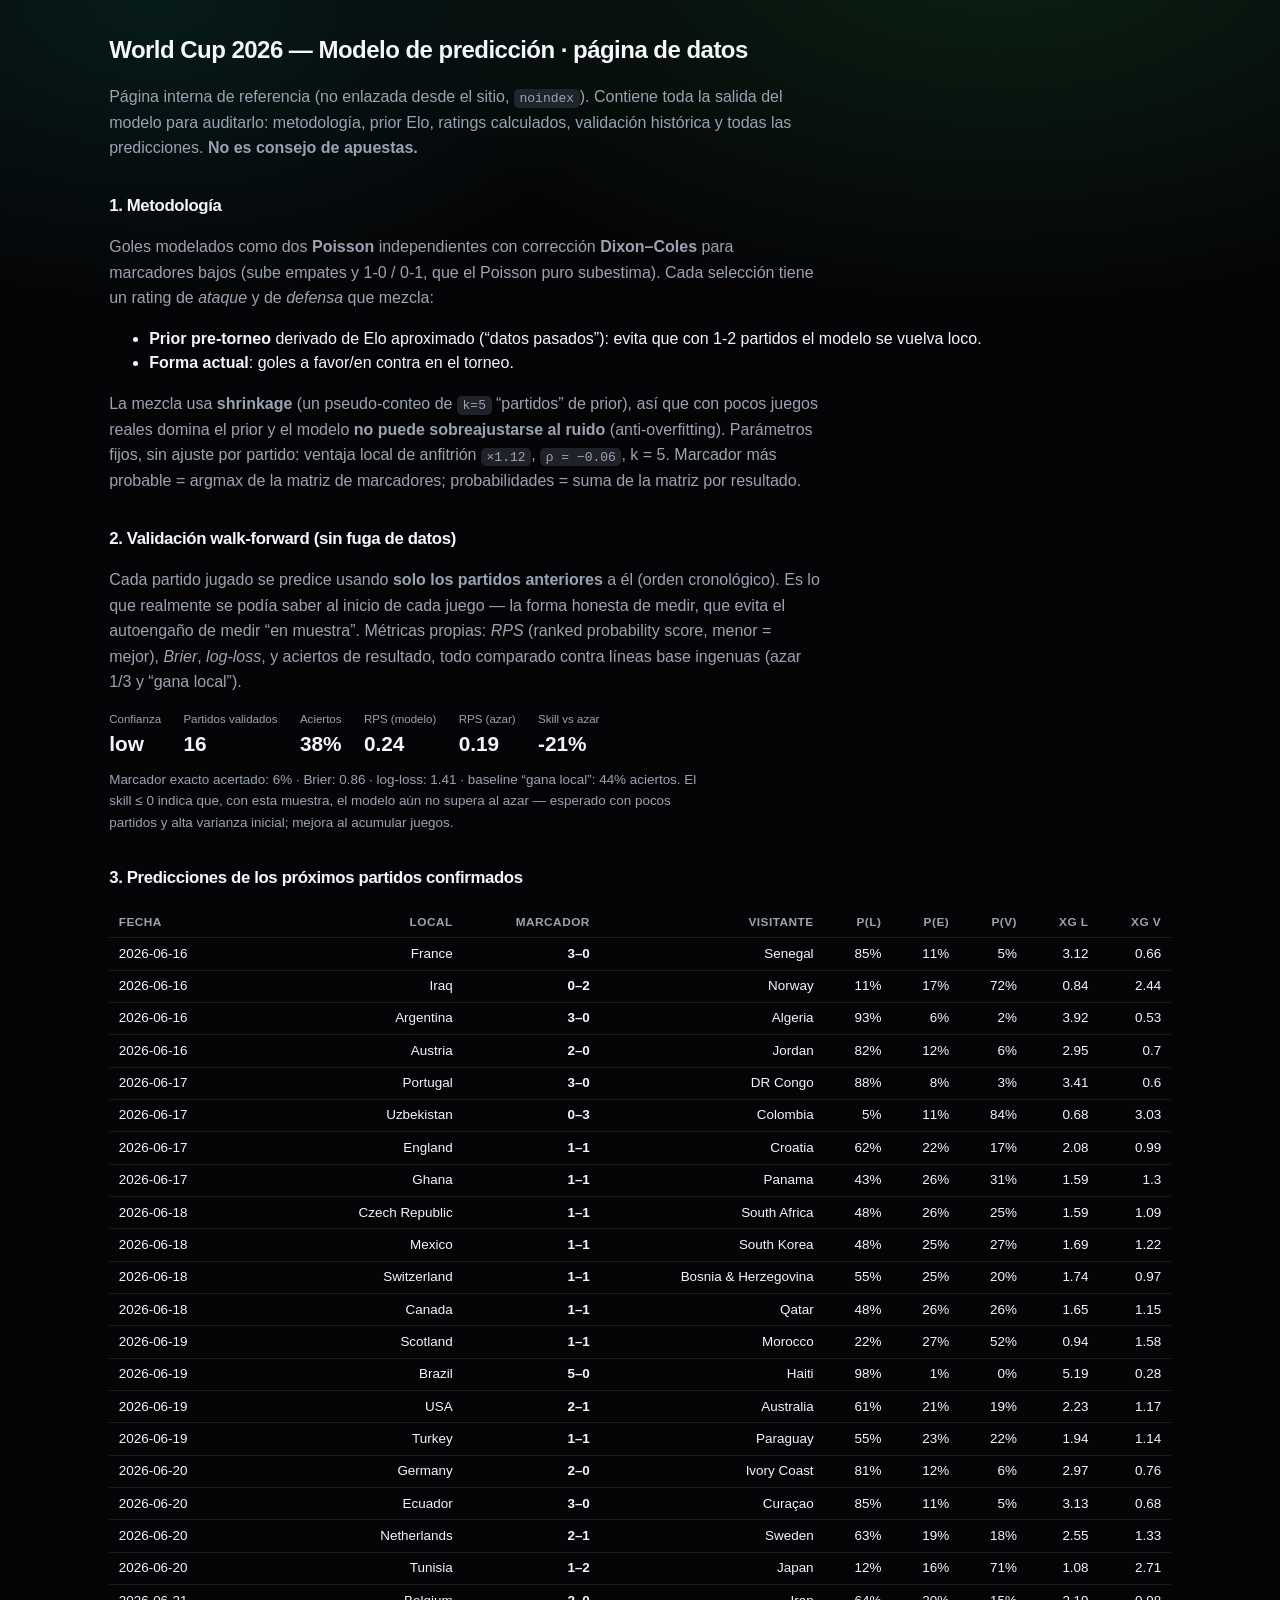
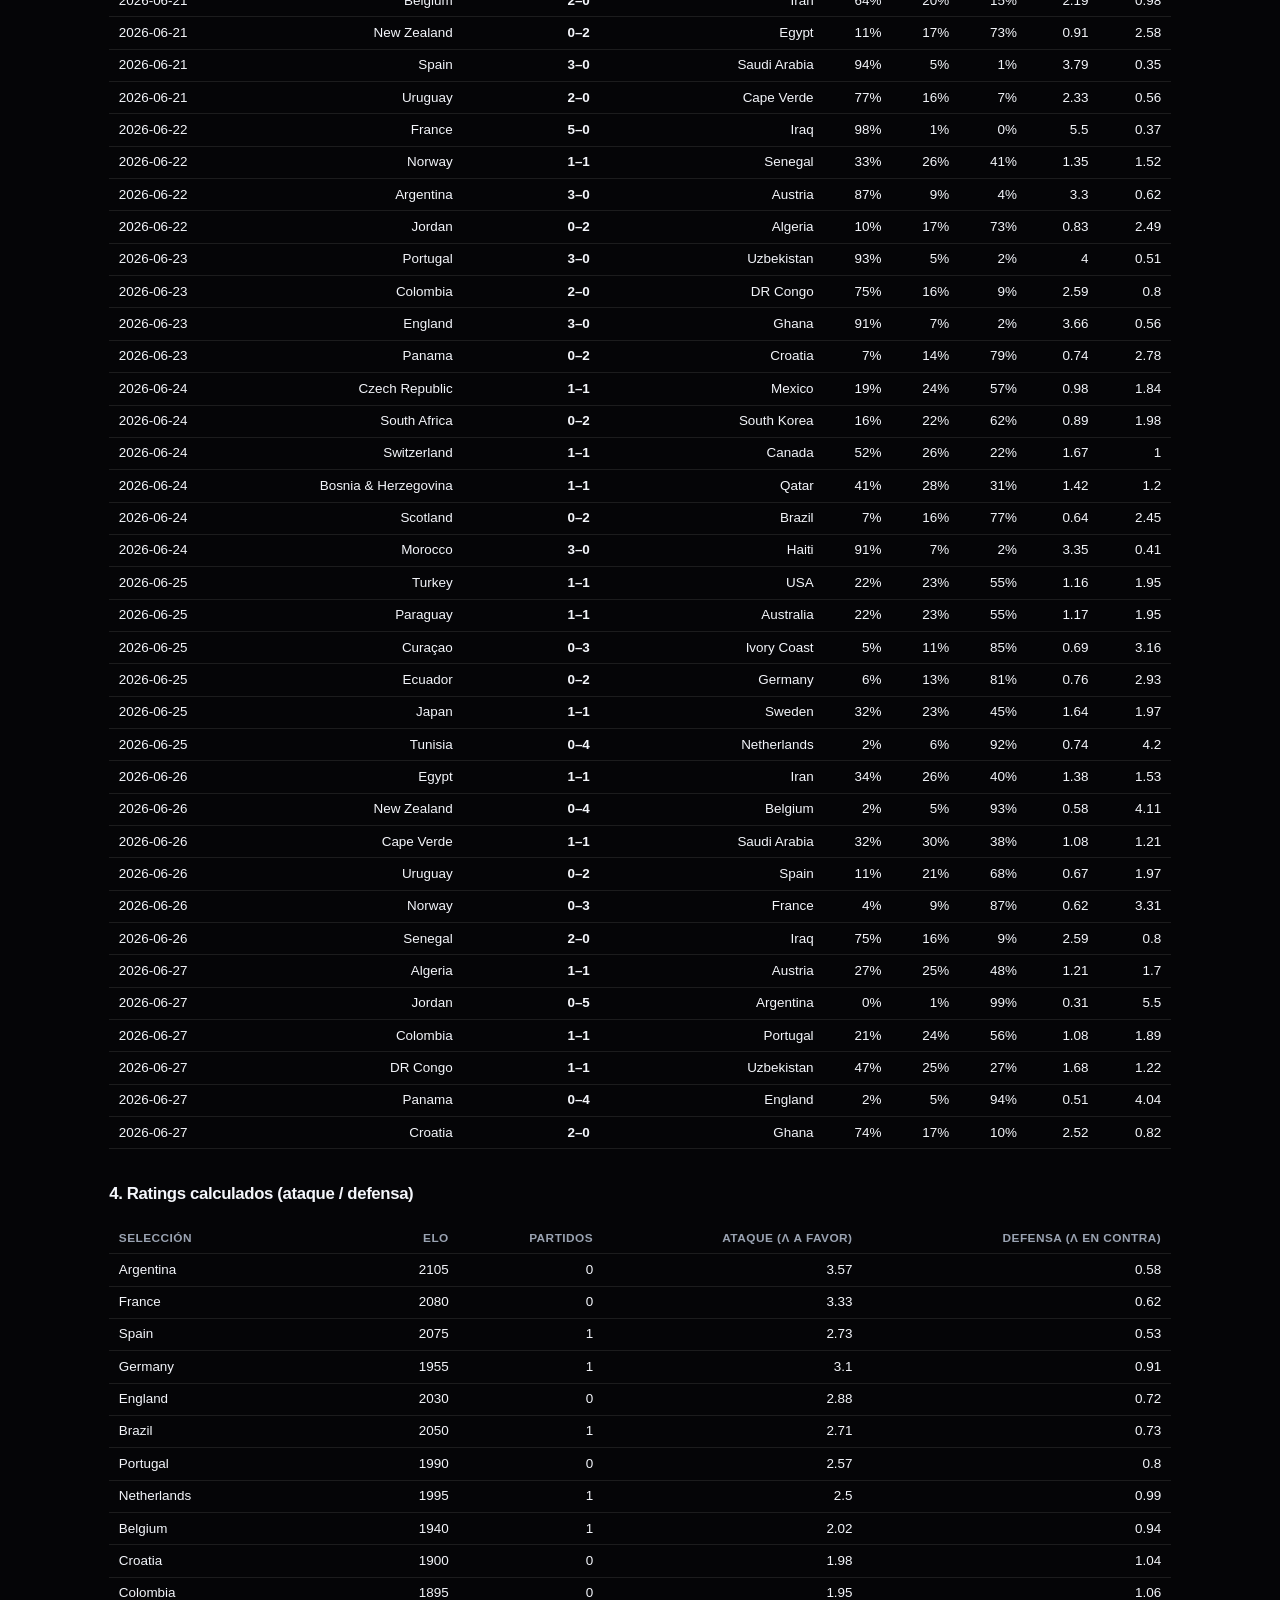
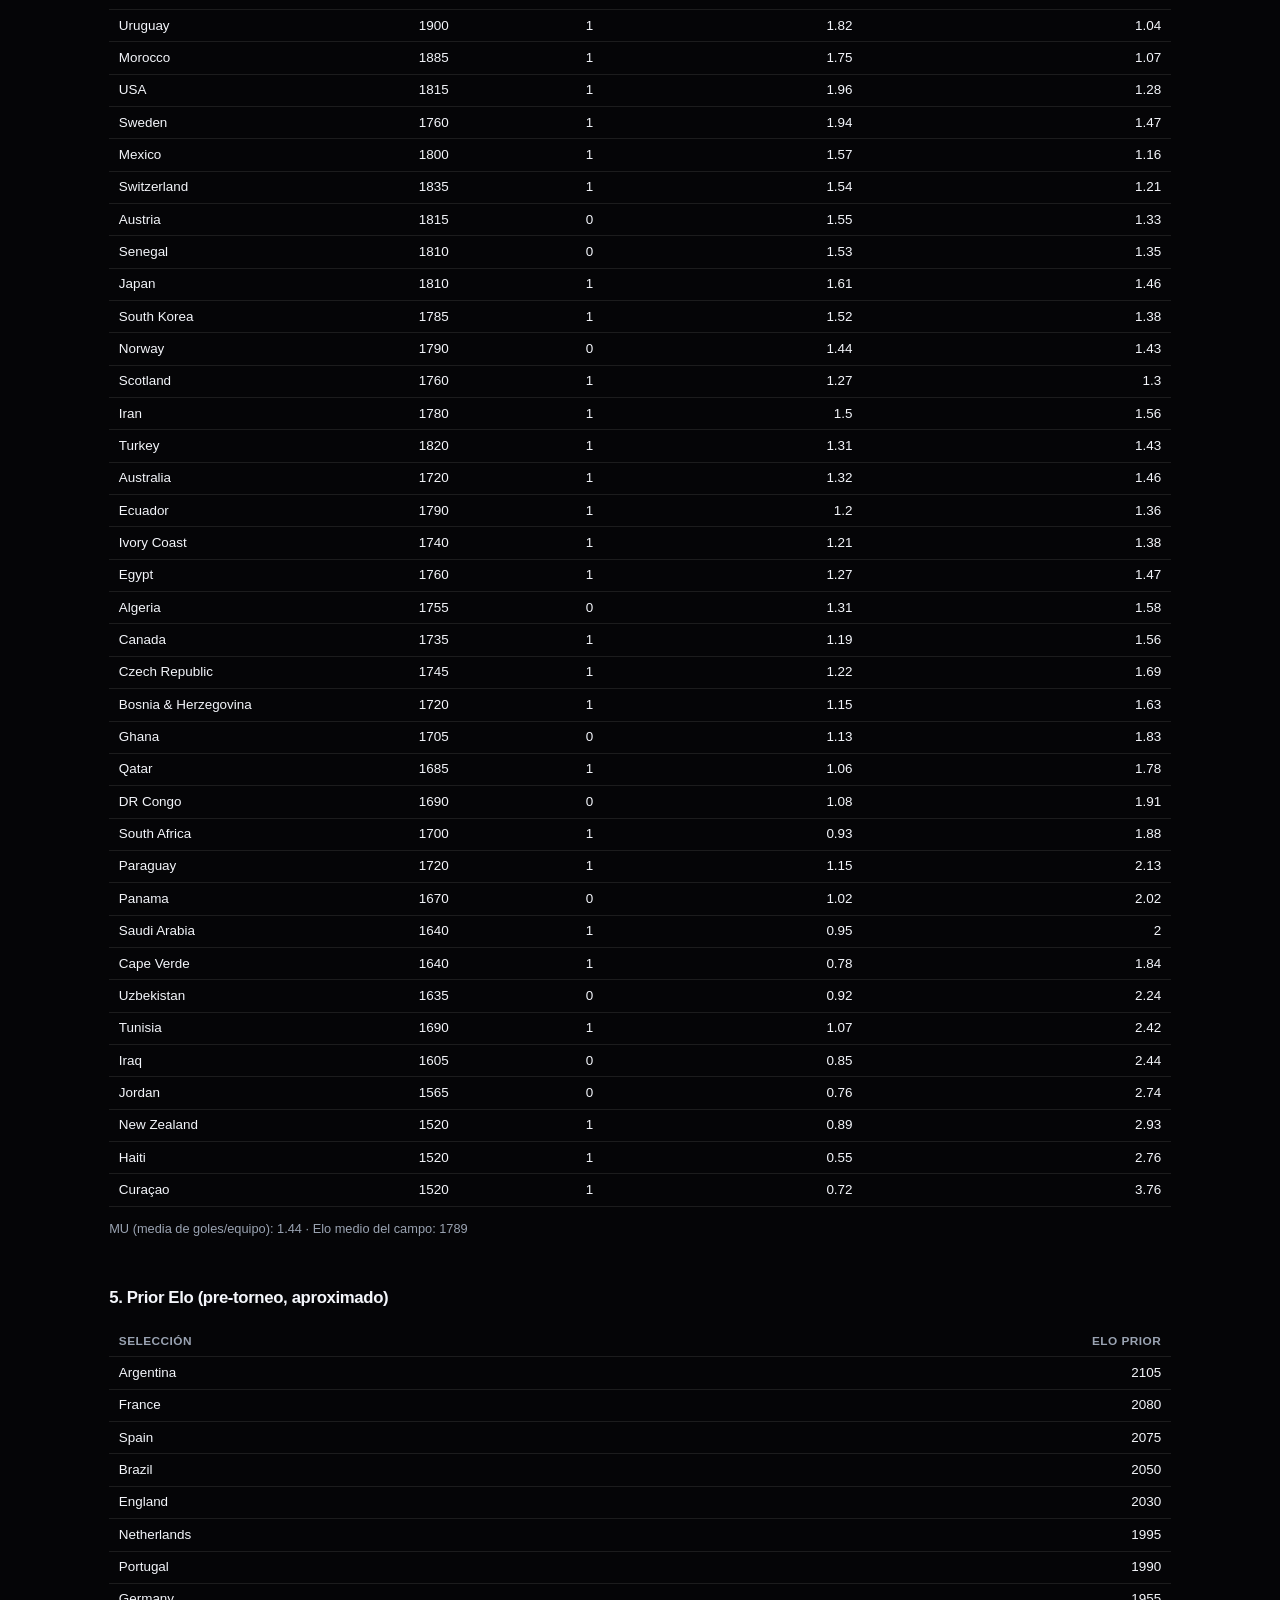
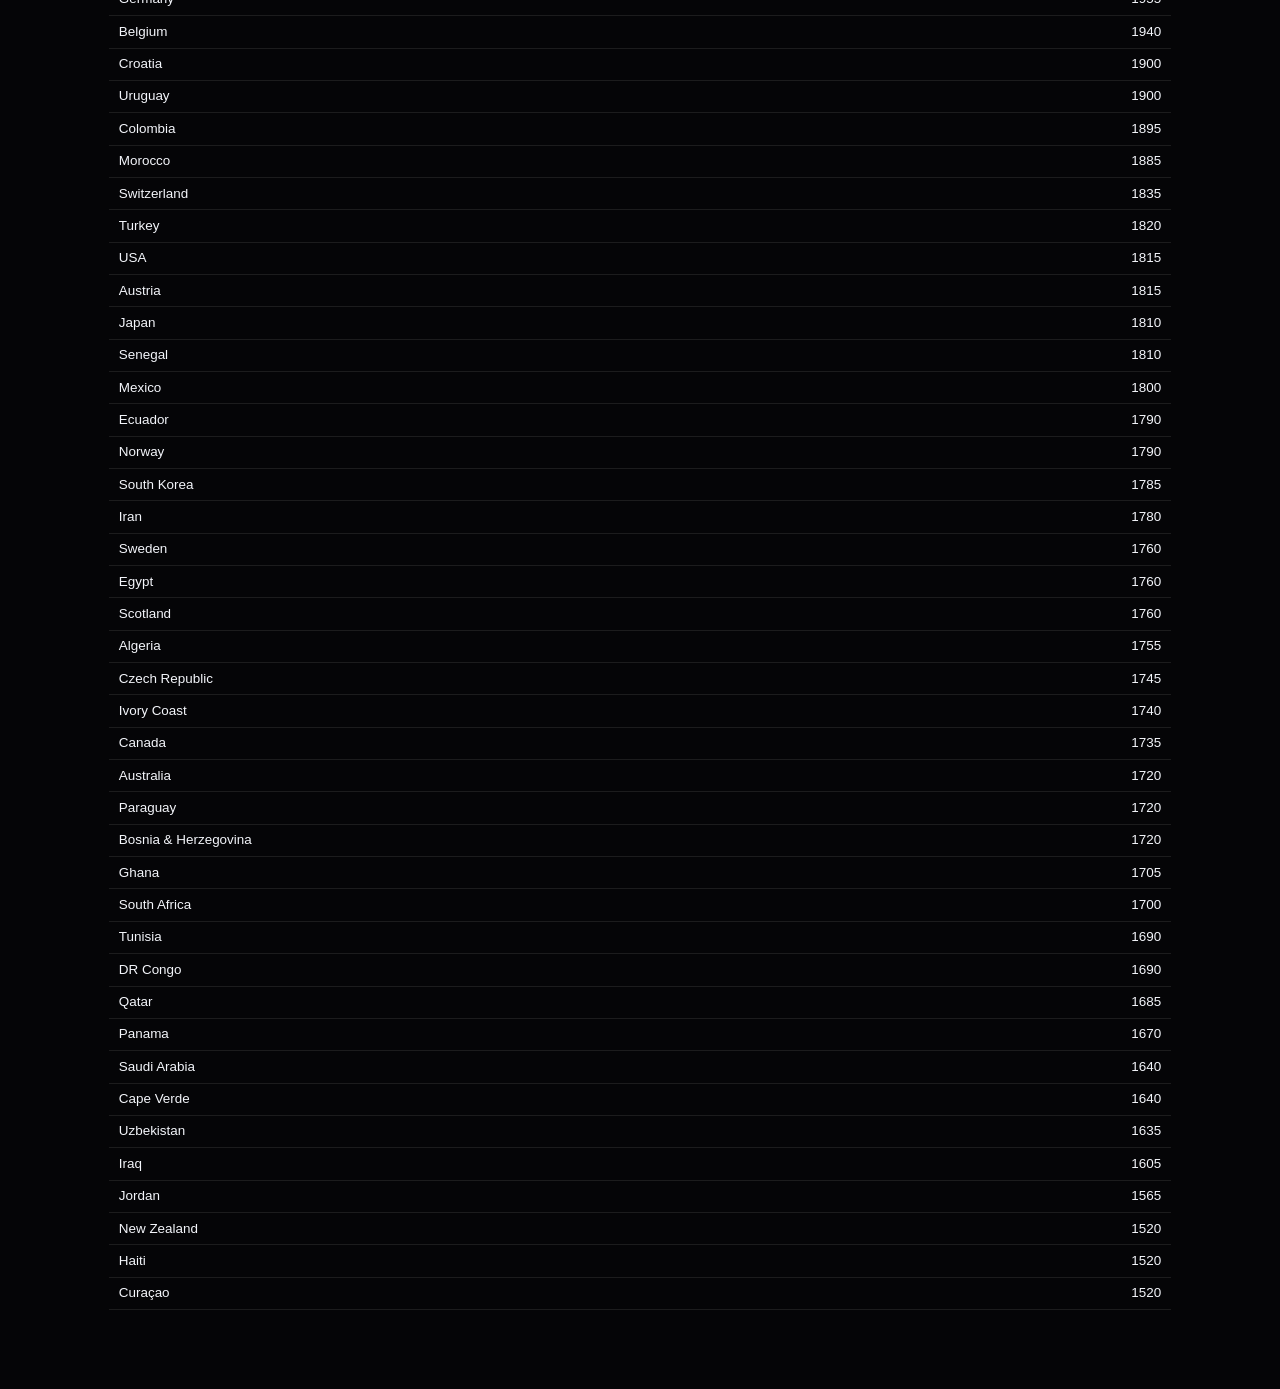
==== model.html @ 97cf5bb2 "Apartado de Predicciones (modelo Poisson + Elo) y página de datos del modelo - Nueva pestaña "Predic" ====
<!DOCTYPE html>
<html lang="es" data-theme="dark">
<head>
  <meta charset="UTF-8" />
  <meta name="viewport" content="width=device-width, initial-scale=1.0" />
  <meta name="robots" content="noindex, nofollow" />
  <title>WC 2026 · Modelo de predicción — datos</title>
  <link rel="stylesheet" href="./css/styles.css" />
  <style>
    main { max-width: 1100px; margin: 0 auto; padding: 2rem 1.2rem 5rem; }
    h1 { font-size: 1.5rem; margin-bottom: 0.4rem; }
    h2 { font-size: 1.05rem; margin: 2rem 0 0.6rem; }
    p.lead, .doc p { color: var(--muted); line-height: 1.6; max-width: 80ch; }
    table.m { width: 100%; border-collapse: collapse; font-size: 0.84rem; margin-top: 0.5rem; }
    table.m th, table.m td { text-align: right; padding: 0.35rem 0.6rem; border-bottom: 1px solid var(--border); white-space: nowrap; }
    table.m th:first-child, table.m td:first-child { text-align: left; }
    table.m thead th { color: var(--muted); font-size: 0.74rem; text-transform: uppercase; letter-spacing: 0.04em; }
    .kpis { display: flex; flex-wrap: wrap; gap: 1.4rem; margin: 0.6rem 0 0.2rem; }
    .kpis div span { display: block; }
    .kpis .k { font-size: 0.72rem; color: var(--muted); }
    .kpis .v { font-size: 1.3rem; font-weight: 800; }
    code { background: var(--surface-2); padding: 0.1rem 0.35rem; border-radius: 5px; }
    .scroll { overflow-x: auto; }
  </style>
</head>
<body>
  <main class="doc">
    <h1>World Cup 2026 — Modelo de predicción · página de datos</h1>
    <p class="lead">Página interna de referencia (no enlazada desde el sitio, <code>noindex</code>). Contiene
      toda la salida del modelo para auditarlo: metodología, prior Elo, ratings calculados, validación
      histórica y todas las predicciones. <strong>No es consejo de apuestas.</strong></p>

    <h2>1. Metodología</h2>
    <div class="doc">
      <p>Goles modelados como dos <strong>Poisson</strong> independientes con corrección
        <strong>Dixon–Coles</strong> para marcadores bajos (sube empates y 1-0 / 0-1, que el Poisson puro
        subestima). Cada selección tiene un rating de <em>ataque</em> y de <em>defensa</em> que mezcla:</p>
      <ul class="doc">
        <li><strong>Prior pre-torneo</strong> derivado de Elo aproximado (“datos pasados”): evita que con
          1-2 partidos el modelo se vuelva loco.</li>
        <li><strong>Forma actual</strong>: goles a favor/en contra en el torneo.</li>
      </ul>
      <p>La mezcla usa <strong>shrinkage</strong> (un pseudo-conteo de <code>k=5</code> “partidos” de prior),
        así que con pocos juegos reales domina el prior y el modelo <strong>no puede sobreajustarse al ruido</strong>
        (anti-overfitting). Parámetros fijos, sin ajuste por partido: ventaja local de anfitrión
        <code>×1.12</code>, <code>ρ = −0.06</code>, k = 5. Marcador más probable = argmax de la matriz de
        marcadores; probabilidades = suma de la matriz por resultado.</p>
    </div>

    <h2>2. Validación walk-forward (sin fuga de datos)</h2>
    <div class="doc">
      <p>Cada partido jugado se predice usando <strong>solo los partidos anteriores</strong> a él
        (orden cronológico). Es lo que realmente se podía saber al inicio de cada juego — la forma honesta de
        medir, que evita el autoengaño de medir “en muestra”. Métricas propias: <em>RPS</em> (ranked
        probability score, menor = mejor), <em>Brier</em>, <em>log-loss</em>, y aciertos de resultado, todo
        comparado contra líneas base ingenuas (azar 1/3 y “gana local”).</p>
      <div id="bt"></div>
    </div>

    <h2>3. Predicciones de los próximos partidos confirmados</h2>
    <div class="scroll"><div id="preds"></div></div>

    <h2>4. Ratings calculados (ataque / defensa)</h2>
    <div class="scroll"><div id="ratings"></div></div>

    <h2>5. Prior Elo (pre-torneo, aproximado)</h2>
    <div class="scroll"><div id="elo"></div></div>
  </main>

  <script type="module">
    import { loadBase } from "./js/api.js";
    import { buildModel, upcomingPredictions, backtest, ELO } from "./js/predictions.js";

    const esc = (s) => String(s ?? "").replace(/[&<>"]/g, (c) => ({ "&": "&amp;", "<": "&lt;", ">": "&gt;", '"': "&quot;" }[c]));
    const pct = (x) => Math.round(x * 100);
    const table = (headers, rows) =>
      `<table class="m"><thead><tr>${headers.map((h) => `<th>${esc(h)}</th>`).join("")}</tr></thead>` +
      `<tbody>${rows.map((r) => `<tr>${r.map((c) => `<td>${c}</td>`).join("")}</tr>`).join("")}</tbody></table>`;

    try {
      const { matches } = await loadBase();
      const model = buildModel(matches);
      const bt = backtest(matches);
      const preds = upcomingPredictions(matches, model, 500);

      document.getElementById("bt").innerHTML = `
        <div class="kpis">
          <div><span class="k">Confianza</span><span class="v">${bt.confidence}</span></div>
          <div><span class="k">Partidos validados</span><span class="v">${bt.n}</span></div>
          <div><span class="k">Aciertos</span><span class="v">${pct(bt.accuracy)}%</span></div>
          <div><span class="k">RPS (modelo)</span><span class="v">${bt.rps}</span></div>
          <div><span class="k">RPS (azar)</span><span class="v">${bt.baselineRps}</span></div>
          <div><span class="k">Skill vs azar</span><span class="v">${pct(bt.skillVsUniform)}%</span></div>
        </div>
        <p style="color:var(--muted);font-size:.84rem;margin-top:.6rem">
          Marcador exacto acertado: ${pct(bt.exactScore)}% · Brier: ${bt.brier} · log-loss: ${bt.logloss} ·
          baseline “gana local”: ${pct(bt.baselineAccuracy)}% aciertos.
          ${bt.skillVsUniform <= 0 ? "El skill ≤ 0 indica que, con esta muestra, el modelo aún no supera al azar — esperado con pocos partidos y alta varianza inicial; mejora al acumular juegos." : ""}
        </p>`;

      document.getElementById("preds").innerHTML = table(
        ["Fecha", "Local", "Marcador", "Visitante", "P(L)", "P(E)", "P(V)", "xG L", "xG V"],
        preds.map(({ match: m, prediction: p }) => [
          esc(m.date), esc(m.home.name), `<b>${p.scoreline}</b>`, esc(m.away.name),
          pct(p.probs.home) + "%", pct(p.probs.draw) + "%", pct(p.probs.away) + "%", p.expHome, p.expAway,
        ])
      ) || "<p>Sin partidos próximos.</p>";

      const ratings = [...model.ratings.values()].sort((a, b) => b.att - b.def - (a.att - a.def));
      document.getElementById("ratings").innerHTML = table(
        ["Selección", "Elo", "Partidos", "Ataque (λ a favor)", "Defensa (λ en contra)"],
        ratings.map((r) => [esc(r.name), r.elo, r.games, r.att, r.def])
      ) + `<p style="color:var(--muted);font-size:.8rem">MU (media de goles/equipo): ${model.MU} · Elo medio del campo: ${model.avgElo}</p>`;

      document.getElementById("elo").innerHTML = table(
        ["Selección", "Elo prior"],
        Object.entries(ELO).sort((a, b) => b[1] - a[1]).map(([k, v]) => [esc(k), v])
      );
    } catch (e) {
      document.getElementById("bt").textContent = "Error cargando datos: " + e.message;
    }
  </script>
</body>
</html>
---- css/styles.css ----
/* styles.css — Apple TV-inspired design system.
   Clean, cinematic, lots of depth and frosted glass — but with football passion:
   a vibrant pitch-green→teal accent and a gold highlight for the heroes. */

:root {
  --accent: #2fd968;
  --accent-2: #14b8a6;
  --gold: #ffd23f;
  --accent-soft: rgba(47, 217, 104, 0.14);
  --accent-grad: linear-gradient(120deg, #2fd968 0%, #14b8a6 100%);
  --live: #ff453a;
  --radius: 16px;
  --radius-lg: 24px;
  --radius-xl: 30px;
  --maxw: 1200px;
  --font: -apple-system, BlinkMacSystemFont, "SF Pro Display", "Segoe UI", Roboto, Helvetica, Arial, sans-serif;
  /* Display face — a technical grotesque that nods to scoreboards & data
     readouts: more identity than a system font, still legible at big sizes. */
  --font-display: "Space Grotesk", var(--font);
  --t: 240ms cubic-bezier(0.22, 1, 0.36, 1);
}

/* Dark (default) — near-black, cinematic */
[data-theme="dark"] {
  color-scheme: dark;
  --bg: #050507;
  --bg-glow: radial-gradient(1100px 620px at 78% -8%, rgba(47, 217, 104, 0.14), transparent 60%),
             radial-gradient(900px 540px at 12% 0%, rgba(20, 184, 166, 0.12), transparent 55%);
  --surface: rgba(28, 30, 36, 0.66);
  --surface-solid: #14161c;
  --surface-2: rgba(44, 48, 56, 0.7);
  --border: rgba(255, 255, 255, 0.09);
  --border-strong: rgba(255, 255, 255, 0.16);
  --text: #f4f6fb;
  --muted: #9aa3b2;
  --shadow: 0 10px 30px -16px rgba(0, 0, 0, 0.8);
  --shadow-hover: 0 22px 50px -20px rgba(0, 0, 0, 0.9);
  --glass-blur: saturate(160%) blur(22px);
}

/* Light — clean, airy */
[data-theme="light"] {
  color-scheme: light;
  --bg: #eef0f4;
  --bg-glow: radial-gradient(1100px 620px at 80% -10%, rgba(47, 217, 104, 0.16), transparent 60%),
             radial-gradient(900px 520px at 10% 0%, rgba(20, 184, 166, 0.12), transparent 55%);
  --surface: rgba(255, 255, 255, 0.74);
  --surface-solid: #ffffff;
  --surface-2: rgba(255, 255, 255, 0.9);
  --border: rgba(13, 18, 28, 0.08);
  --border-strong: rgba(13, 18, 28, 0.16);
  --text: #11151c;
  --muted: #5b6472;
  --shadow: 0 12px 30px -18px rgba(16, 22, 32, 0.4);
  --shadow-hover: 0 22px 46px -20px rgba(16, 22, 32, 0.5);
  --glass-blur: saturate(150%) blur(20px);
}

* { box-sizing: border-box; }
html { scroll-behavior: smooth; }

body {
  margin: 0;
  font-family: var(--font);
  background: var(--bg);
  background-image: var(--bg-glow);
  background-attachment: fixed;
  color: var(--text);
  line-height: 1.5;
  -webkit-font-smoothing: antialiased;
  text-rendering: optimizeLegibility;
  touch-action: manipulation;            /* no 300ms double-tap delay */
  -webkit-tap-highlight-color: transparent;
}

/* Display typeface carries the page's personality (headings + big numbers). */
h1, h2, h3, h4, .hero-title, .section-title, .num, .stat .num, .fact-value,
.big, .at-big, .live-score .lsc, .score, .bk-sc {
  font-family: var(--font-display);
}
h1, h2, h3 { text-wrap: balance; }       /* avoid heading widows */

h1, h2, h3, h4 { margin: 0; font-weight: 700; letter-spacing: -0.022em; }
.accent {
  background: var(--accent-grad);
  -webkit-background-clip: text; background-clip: text;
  -webkit-text-fill-color: transparent;
}

/* ---- sticky top bar (header + tabs move together) ---- */
.topbar { position: sticky; top: 0; z-index: 20; }

/* ---- header ---- */
.site-header {
  display: flex; align-items: center; justify-content: space-between;
  gap: 1rem; padding: 0.9rem 1.5rem;
  background: color-mix(in srgb, var(--bg) 88%, transparent);
  backdrop-filter: var(--glass-blur);
  -webkit-backdrop-filter: var(--glass-blur);
  border-bottom: 1px solid var(--border);
}
.brand { display: flex; align-items: center; gap: 0.85rem; }
.logo {
  font-size: 1.7rem; line-height: 1;
  display: grid; place-items: center; width: 46px; height: 46px;
  border-radius: 14px; background: var(--accent-soft);
  border: 1px solid var(--border); box-shadow: inset 0 0 18px rgba(47, 217, 104, 0.18);
}
.site-header h1 { font-size: 1.3rem; }
.sub { margin: 0; font-size: 0.76rem; color: var(--muted); letter-spacing: 0.01em; }
.header-meta { display: flex; align-items: center; gap: 0.6rem; }
.updated { font-size: 0.72rem; color: var(--muted); white-space: nowrap; }

.live-pill {
  display: inline-flex; align-items: center; gap: 0.4rem;
  background: color-mix(in srgb, var(--live) 18%, transparent);
  color: var(--live); font-size: 0.72rem; font-weight: 800;
  padding: 0.28rem 0.6rem; border-radius: 999px; letter-spacing: 0.05em;
}
.live-pill .dot {
  width: 8px; height: 8px; border-radius: 50%; background: var(--live);
  animation: pulse 1.4s infinite;
}
@keyframes pulse { 0%,100% { opacity: 1; box-shadow: 0 0 0 0 color-mix(in srgb, var(--live) 60%, transparent); } 50% { opacity: 0.4; box-shadow: 0 0 0 6px transparent; } }

.icon-btn {
  background: var(--surface); border: 1px solid var(--border); color: var(--text);
  width: 42px; height: 42px; border-radius: 50%; cursor: pointer;
  font-size: 1.05rem; backdrop-filter: var(--glass-blur);
  transition: background var(--t), transform var(--t), border-color var(--t);
}
.icon-btn:hover { background: var(--surface-2); transform: translateY(-2px) scale(1.05); border-color: var(--border-strong); }

/* ---- tabs (Apple TV segmented nav) ---- */
.tabs {
  display: flex; gap: 0.3rem; overflow-x: auto;
  padding: 0.55rem max(1.25rem, calc((100% - var(--maxw)) / 2 + 1.25rem));
  background: color-mix(in srgb, var(--bg) 88%, transparent);
  backdrop-filter: var(--glass-blur); -webkit-backdrop-filter: var(--glass-blur);
  border-bottom: 1px solid var(--border);
  -ms-overflow-style: none; scrollbar-width: none;
}
.tabs::-webkit-scrollbar { display: none; }
.tab {
  flex: 0 0 auto; background: transparent; border: 1px solid transparent;
  color: var(--muted); padding: 0.5rem 1.05rem; border-radius: 999px;
  font-size: 0.88rem; font-weight: 600; cursor: pointer; white-space: nowrap;
  transition: color var(--t), background var(--t), transform var(--t);
}
.tab:hover { color: var(--text); transform: translateY(-1px); }
.tab.is-active {
  color: #04140a; background: var(--accent-grad);
  box-shadow: 0 8px 22px -10px color-mix(in srgb, var(--accent) 80%, transparent);
}
[data-theme="light"] .tab.is-active { color: #03210f; }
/* "Live" tab turns red (with a pulsing dot) only while a match is live */
.tab.has-live:not(.is-active) { color: var(--live); }
.tab.has-live::before {
  content: ""; display: inline-block; width: 7px; height: 7px; border-radius: 50%;
  background: var(--live); margin-right: 0.4rem; vertical-align: middle; animation: pulse 1.4s infinite;
}

/* ---- layout ---- */
main { max-width: var(--maxw); margin: 0 auto; padding: 1.5rem 1.5rem 4rem; }
.panel { display: none; animation: fade 0.4s var(--t); }
.panel.is-active { display: block; }
@keyframes fade { from { opacity: 0; transform: translateY(10px); } to { opacity: 1; transform: none; } }

.section-title { font-size: 1.05rem; margin: 1.9rem 0 0.2rem; }
.section-sub { color: var(--muted); font-size: 0.84rem; margin: 0 0 1rem; }

/* Frosted card — the Apple TV "tile" */
.card {
  background: var(--surface); border: 1px solid var(--border);
  border-radius: var(--radius-lg); padding: 1.25rem 1.35rem;
  box-shadow: var(--shadow); backdrop-filter: var(--glass-blur);
  -webkit-backdrop-filter: var(--glass-blur);
  transition: transform var(--t), box-shadow var(--t), border-color var(--t);
}
.card h3 { font-size: 0.98rem; margin-bottom: 0.95rem; }

/* ---- hero ---- */
.hero {
  position: relative; overflow: hidden;
  background:
    radial-gradient(120% 140% at 0% 0%, color-mix(in srgb, var(--accent) 26%, transparent), transparent 52%),
    radial-gradient(120% 160% at 100% 0%, color-mix(in srgb, var(--accent-2) 24%, transparent), transparent 55%),
    var(--surface);
  border: 1px solid var(--border-strong); border-radius: var(--radius-xl);
  padding: 2.4rem 2.2rem; margin-bottom: 1.5rem; box-shadow: var(--shadow);
  backdrop-filter: var(--glass-blur); -webkit-backdrop-filter: var(--glass-blur);
}
.hero::after {
  content: "⚽"; position: absolute; right: -1.2rem; bottom: -2.4rem;
  font-size: 11rem; opacity: 0.06; transform: rotate(-12deg); pointer-events: none;
}
.hero-dates { color: var(--accent); font-weight: 700; font-size: 0.82rem;
  letter-spacing: 0.06em; text-transform: uppercase; margin: 0 0 0.55rem; }
.hero-title { font-size: clamp(1.7rem, 4vw, 2.8rem); line-height: 1.05; }
.hero-text { color: var(--muted); margin: 0.7rem 0 0; max-width: 52ch; font-size: 1.02rem; }
.host-row { display: flex; flex-wrap: wrap; gap: 0.5rem; margin-top: 1.3rem; }
.host-pill {
  background: var(--surface-2); border: 1px solid var(--border);
  border-radius: 999px; padding: 0.4rem 0.85rem; font-size: 0.84rem; font-weight: 600;
}
.host-pill.ghost { color: var(--accent); border-color: color-mix(in srgb, var(--accent) 40%, transparent); }

/* ---- stat grid ---- */
.stat-grid {
  display: grid; grid-template-columns: repeat(auto-fit, minmax(150px, 1fr));
  gap: 1rem; margin-bottom: 1.25rem;
}
.stat {
  background: var(--surface); border: 1px solid var(--border);
  border-radius: var(--radius-lg); padding: 1.15rem 1.25rem; box-shadow: var(--shadow);
  backdrop-filter: var(--glass-blur); -webkit-backdrop-filter: var(--glass-blur);
  transition: transform var(--t), box-shadow var(--t), border-color var(--t);
}
.stat:hover, .card:hover, .fact:hover, .venue:hover, .group-card:hover, .match:hover {
  transform: translateY(-4px); box-shadow: var(--shadow-hover); border-color: var(--border-strong);
}
.stat .num { font-size: 2.1rem; font-weight: 800; letter-spacing: -0.04em; line-height: 1.1; }
.stat .label { color: var(--muted); font-size: 0.82rem; margin-top: 0.15rem; }
.stat.agg { display: grid; grid-template-columns: auto 1fr; grid-template-rows: auto auto;
  column-gap: 0.7rem; align-items: center; }
.stat.agg .agg-icon { grid-row: 1 / 3; font-size: 1.7rem; }
.stat.agg .num { font-size: 1.55rem; }
.stat.agg .label { margin-top: 0; }

.overview-split { display: grid; grid-template-columns: 1fr 1fr; gap: 1.2rem; }

/* ---- facts grid ---- */
.facts-grid {
  display: grid; grid-template-columns: repeat(auto-fill, minmax(230px, 1fr));
  gap: 1rem; margin-bottom: 1.25rem;
}
.fact {
  display: flex; gap: 0.85rem; align-items: center;
  background: var(--surface); border: 1px solid var(--border);
  border-radius: var(--radius-lg); padding: 1.05rem 1.15rem; box-shadow: var(--shadow);
  backdrop-filter: var(--glass-blur); -webkit-backdrop-filter: var(--glass-blur);
  transition: transform var(--t), box-shadow var(--t), border-color var(--t);
}
.fact-icon {
  font-size: 1.6rem; width: 48px; height: 48px; flex: 0 0 auto;
  display: grid; place-items: center; border-radius: 14px;
  background: var(--accent-soft); border: 1px solid var(--border);
}
.fact-value { font-size: 1.2rem; font-weight: 800; letter-spacing: -0.02em; }
.fact-label { font-size: 0.82rem; font-weight: 600; color: var(--text); }
.fact-detail { font-size: 0.74rem; color: var(--muted); margin-top: 0.1rem;
  white-space: nowrap; overflow: hidden; text-overflow: ellipsis; }

/* ---- matches ---- */
.toolbar { display: flex; gap: 0.6rem; margin-bottom: 1.1rem; flex-wrap: wrap; }
.toolbar input, .toolbar select {
  background: var(--surface); border: 1px solid var(--border); color: var(--text);
  padding: 0.65rem 0.9rem; border-radius: 12px; font-size: 0.9rem; font-family: inherit;
  backdrop-filter: var(--glass-blur); -webkit-backdrop-filter: var(--glass-blur);
}
.toolbar input { flex: 1; min-width: 180px; }
.toolbar input:focus-visible, .toolbar select:focus-visible { outline: 2px solid var(--accent); outline-offset: 1px; }

.match-list { display: grid; gap: 0.65rem; }
.match-list.compact .match { padding: 0.75rem 0.95rem; }
.day-sep { color: var(--muted); font-size: 0.76rem; font-weight: 700;
  text-transform: uppercase; letter-spacing: 0.06em; margin: 1rem 0 0.3rem; scroll-margin-top: 130px; }

.match {
  display: grid; grid-template-columns: 1fr auto 1fr; align-items: center; gap: 0.6rem;
  background: var(--surface); border: 1px solid var(--border);
  border-radius: var(--radius); padding: 0.95rem 1.1rem; box-shadow: var(--shadow);
  backdrop-filter: var(--glass-blur); -webkit-backdrop-filter: var(--glass-blur);
  transition: transform var(--t), box-shadow var(--t), border-color var(--t);
}
.match .side { display: flex; align-items: center; gap: 0.6rem; min-width: 0; }
.match .side.away { flex-direction: row-reverse; text-align: right; }
.match .side .nm { font-weight: 600; font-size: 0.94rem; white-space: nowrap;
  overflow: hidden; text-overflow: ellipsis; }
.match .flag { width: 28px; height: 19px; border-radius: 4px; object-fit: cover;
  flex: 0 0 auto; background: var(--surface-2); box-shadow: 0 1px 4px rgba(0,0,0,0.25); }
.match .center { text-align: center; min-width: 78px; }
.match .score { font-size: 1.25rem; font-weight: 800; letter-spacing: 0.01em; }
.match .meta { font-size: 0.72rem; color: var(--muted); }
.match .badge {
  display: inline-block; font-size: 0.6rem; font-weight: 800; padding: 0.14rem 0.45rem;
  border-radius: 6px; letter-spacing: 0.05em; text-transform: uppercase; margin-bottom: 0.2rem;
}
.badge.live { background: color-mix(in srgb, var(--live) 20%, transparent); color: var(--live); }
.badge.ft { background: var(--surface-2); color: var(--muted); }
.badge.up { background: var(--accent-soft); color: var(--accent); }
.match.is-live { border-color: color-mix(in srgb, var(--live) 50%, var(--border)); }
.goal-line { grid-column: 1 / -1; font-size: 0.72rem; color: var(--muted);
  border-top: 1px dashed var(--border); padding-top: 0.55rem; margin-top: 0.25rem; }

/* ---- standings ---- */
.groups-grid { display: grid; grid-template-columns: repeat(auto-fill, minmax(340px, 1fr)); gap: 1.1rem; }
.group-card { background: var(--surface); border: 1px solid var(--border);
  border-radius: var(--radius-lg); overflow: hidden; box-shadow: var(--shadow);
  backdrop-filter: var(--glass-blur); -webkit-backdrop-filter: var(--glass-blur);
  transition: transform var(--t), box-shadow var(--t), border-color var(--t); }
.group-card h3 { padding: 0.9rem 1.1rem; font-size: 0.92rem; border-bottom: 1px solid var(--border); }
table.standings { width: 100%; border-collapse: collapse; font-size: 0.83rem; }
.standings th, .standings td { padding: 0.55rem 0.55rem; text-align: center; }
.standings th { color: var(--muted); font-weight: 700; font-size: 0.7rem; text-transform: uppercase; letter-spacing: 0.03em; }
.standings td.team { text-align: left; display: flex; align-items: center; gap: 0.55rem; }
.standings td.team .flag { width: 24px; height: 16px; border-radius: 3px; }
.standings tbody tr { border-top: 1px solid var(--border); }
.standings tr.qual td:first-child { box-shadow: inset 3px 0 0 var(--accent); }
.standings .pts { font-weight: 800; }

/* ---- bracket ---- */
.bracket { display: flex; gap: 1.6rem; overflow-x: auto; padding-bottom: 1rem; }
.bracket-col { display: flex; flex-direction: column; justify-content: space-around;
  gap: 0.85rem; min-width: 215px; }
.bracket-col h4 { color: var(--muted); font-size: 0.72rem; text-transform: uppercase;
  letter-spacing: 0.06em; margin: 0 0 0.2rem; }
.bk {
  background: var(--surface); border: 1px solid var(--border); border-radius: var(--radius);
  padding: 0.7rem 0.85rem; font-size: 0.84rem; box-shadow: var(--shadow);
  backdrop-filter: var(--glass-blur); -webkit-backdrop-filter: var(--glass-blur);
  transition: transform var(--t), border-color var(--t);
}
.bk:hover { transform: translateY(-2px); border-color: var(--border-strong); }
.bk .r { display: flex; align-items: center; gap: 0.45rem; padding: 0.2rem 0; }
.bk .r .flag { width: 22px; height: 15px; border-radius: 3px; object-fit: cover; flex: 0 0 auto; }
.bk .r.win { color: var(--accent); font-weight: 700; }
.bk .r .nm { white-space: nowrap; overflow: hidden; text-overflow: ellipsis; flex: 1; }
.bk .r.tbd .nm { color: var(--muted); font-style: italic; }
.bk-sc { font-weight: 800; font-variant-numeric: tabular-nums; margin-left: auto; }
.bk-proj { font-size: 0.6rem; font-weight: 700; text-transform: uppercase; letter-spacing: 0.04em;
  color: var(--muted); background: var(--surface-2); border-radius: 5px; padding: 0.05rem 0.3rem; flex: 0 0 auto; }
/* details/summary interaction */
.bk { cursor: pointer; list-style: none; }
.bk summary { list-style: none; display: block; }
.bk summary::-webkit-details-marker { display: none; }
.bk[open] { border-color: var(--border-strong); }
.bk-detail { margin-top: 0.5rem; padding-top: 0.5rem; border-top: 1px solid var(--border);
  display: grid; gap: 0.3rem; color: var(--muted); font-size: 0.78rem; }

/* ---- scorers ---- */
.scorers-list { display: grid; gap: 0.2rem; }
.scorer { display: grid; grid-template-columns: 2.2rem 26px 1fr auto; align-items: center;
  gap: 0.75rem; padding: 0.6rem 0.5rem; border-bottom: 1px solid var(--border); border-radius: 10px;
  transition: background var(--t); }
.scorer:hover { background: var(--surface-2); }
.scorer:last-child { border-bottom: 0; }
.scorer .rank { color: var(--muted); font-weight: 800; text-align: center; }
.scorer:nth-child(1) .rank { color: var(--gold); }
.scorer .flag { width: 26px; height: 17px; border-radius: 3px; }
.scorer .who .nm { font-weight: 600; }
.scorer .who .ct { font-size: 0.74rem; color: var(--muted); }
.scorer .goals { font-weight: 800; font-size: 1.1rem; }
.scorer .goals small { color: var(--muted); font-weight: 500; font-size: 0.7rem; }

/* ---- venues ---- */
.venues-grid { display: grid; grid-template-columns: repeat(auto-fill, minmax(290px, 1fr)); gap: 1.2rem; }
.venue { background: var(--surface); border: 1px solid var(--border);
  border-radius: var(--radius-lg); overflow: hidden; box-shadow: var(--shadow);
  backdrop-filter: var(--glass-blur); -webkit-backdrop-filter: var(--glass-blur);
  transition: transform var(--t), box-shadow var(--t), border-color var(--t); }
.venue-media {
  position: relative; aspect-ratio: 16 / 9; overflow: hidden;
  background: linear-gradient(135deg, color-mix(in srgb, var(--accent) 40%, #0b3d2a), color-mix(in srgb, var(--accent-2) 45%, #062b32));
}
.venue-img { width: 100%; height: 100%; object-fit: cover; display: block;
  transition: transform 600ms var(--t); }
.venue:hover .venue-img { transform: scale(1.06); }
.venue-glyph { display: none; position: absolute; inset: 0; place-items: center;
  font-size: 3.4rem; opacity: 0.85; filter: drop-shadow(0 6px 16px rgba(0,0,0,0.5)); }
.venue-media.noimg { display: grid; place-items: center; }
.venue-media.noimg .venue-glyph { display: grid; }
.venue-media.noimg::after {
  content: attr(data-name); position: absolute; left: 0; right: 0; bottom: 0;
  padding: 0.7rem 0.9rem; font-weight: 700; font-size: 0.95rem; color: #fff;
  background: linear-gradient(to top, rgba(0,0,0,0.55), transparent);
}
.venue-flag { position: absolute; top: 0.6rem; left: 0.6rem; line-height: 0;
  border-radius: 4px; overflow: hidden; box-shadow: 0 2px 8px rgba(0,0,0,0.45); }
.venue-flag .flag { width: 34px; height: 23px; border-radius: 4px; object-fit: cover; display: block; }
.venue-body { padding: 1rem 1.15rem 1.15rem; }
.venue-fifa { color: var(--accent); font-weight: 700; font-size: 0.74rem;
  text-transform: uppercase; letter-spacing: 0.04em; }
.venue .vn { font-weight: 700; font-size: 1.05rem; margin-top: 0.1rem; }
.venue .vc { color: var(--muted); font-size: 0.82rem; margin-top: 0.15rem; }
.venue-stats { display: grid; grid-template-columns: repeat(3, 1fr); gap: 0.5rem; margin-top: 0.9rem; }
.venue-stats > div { display: flex; flex-direction: column; background: var(--surface-2);
  border: 1px solid var(--border); border-radius: 12px; padding: 0.5rem 0.55rem; }
.venue-stats .vk { font-size: 0.64rem; color: var(--muted); text-transform: uppercase; letter-spacing: 0.03em; }
.venue-stats .vv { font-size: 0.92rem; font-weight: 700; margin-top: 0.15rem; }

/* ---- live centre ---- */
.live-status { display: flex; align-items: center; flex-wrap: wrap; gap: 0.5rem 0.8rem;
  background: var(--surface); border: 1px solid var(--border); border-radius: 999px;
  padding: 0.5rem 0.9rem; margin-bottom: 1.1rem; font-size: 0.8rem; color: var(--muted);
  backdrop-filter: var(--glass-blur); -webkit-backdrop-filter: var(--glass-blur); }
.live-status b { color: var(--text); }
.live-status-dot { width: 9px; height: 9px; border-radius: 50%; background: var(--muted); flex: 0 0 auto; }
.live-status-dot.on { background: var(--accent); box-shadow: 0 0 0 0 var(--accent); animation: pulse 1.6s infinite; }
.live-status-ago { margin-left: auto; color: var(--text); font-weight: 600; }
.live-feed { display: grid; gap: 1.1rem; }
.live-empty { display: flex; align-items: center; gap: 0.9rem; }
.live-empty-dot { width: 12px; height: 12px; border-radius: 50%; background: var(--muted); flex: 0 0 auto; }
.live-card {
  background: var(--surface); border: 1px solid var(--border-strong);
  border-radius: var(--radius-lg); padding: 1.3rem 1.4rem; box-shadow: var(--shadow);
  backdrop-filter: var(--glass-blur); -webkit-backdrop-filter: var(--glass-blur);
  position: relative; overflow: hidden;
}
.live-card::before { content: ""; position: absolute; inset: 0;
  background: radial-gradient(80% 120% at 50% -10%, color-mix(in srgb, var(--live) 18%, transparent), transparent 60%);
  pointer-events: none; }
.live-top { display: flex; align-items: center; justify-content: space-between; margin-bottom: 0.9rem; }
.live-round { color: var(--muted); font-size: 0.78rem; font-weight: 600; }
.live-score { display: grid; grid-template-columns: 1fr auto 1fr; align-items: center; gap: 0.8rem; }
.live-score .lt { display: flex; align-items: center; gap: 0.6rem; min-width: 0; }
.live-score .lt.away { flex-direction: row-reverse; }
.live-score .lt .nm { font-weight: 700; font-size: 1.05rem; white-space: nowrap; overflow: hidden; text-overflow: ellipsis; }
.live-score .lt .flag { width: 38px; height: 26px; border-radius: 5px; object-fit: cover; box-shadow: 0 2px 8px rgba(0,0,0,0.35); }
.live-score .lsc { font-size: 2.4rem; font-weight: 800; letter-spacing: 0.02em; white-space: nowrap; }
.live-score .lsc span { color: var(--muted); font-weight: 500; }
.live-goals { display: grid; grid-template-columns: 1fr auto 1fr; gap: 0.8rem; margin-top: 1rem;
  border-top: 1px solid var(--border); padding-top: 0.9rem; }
.live-goals .gl { list-style: none; margin: 0; padding: 0; font-size: 0.82rem; color: var(--text); display: grid; gap: 0.25rem; }
.live-goals .gl.away { text-align: right; }
.live-goals .gl .gm { color: var(--muted); font-size: 0.74rem; }
.live-goals .gl .empty-goal { color: var(--muted); }
.live-goals .gl-ball { align-self: start; font-size: 1.1rem; opacity: 0.7; }
.live-stats { margin-top: 0.9rem; border-top: 1px solid var(--border); padding-top: 0.7rem; display: grid; gap: 0.4rem; }
.ls-row { display: grid; grid-template-columns: 3rem 1fr 3rem; align-items: center; font-size: 0.82rem; }
.ls-row .ls-h { text-align: left; font-weight: 700; }
.ls-row .ls-a { text-align: right; font-weight: 700; }
.ls-row .ls-k { text-align: center; color: var(--muted); font-size: 0.74rem; text-transform: uppercase; letter-spacing: 0.03em; }
.live-venue { margin-top: 0.9rem; color: var(--muted); font-size: 0.8rem; }

/* ---- rules (home) ---- */
.rules-grid { display: grid; grid-template-columns: repeat(auto-fill, minmax(280px, 1fr)); gap: 1rem; }
.rule { display: flex; gap: 0.85rem; align-items: flex-start;
  background: var(--surface); border: 1px solid var(--border);
  border-radius: var(--radius-lg); padding: 1.05rem 1.15rem; box-shadow: var(--shadow);
  backdrop-filter: var(--glass-blur); -webkit-backdrop-filter: var(--glass-blur);
  transition: transform var(--t), box-shadow var(--t), border-color var(--t); }
.rule:hover { transform: translateY(-3px); box-shadow: var(--shadow-hover); border-color: var(--border-strong); }
.rule-ic { font-size: 1.5rem; width: 44px; height: 44px; flex: 0 0 auto; display: grid; place-items: center;
  border-radius: 13px; background: var(--accent-soft); border: 1px solid var(--border); }
.rule b { font-size: 0.96rem; }
.rule p { margin: 0.25rem 0 0; color: var(--muted); font-size: 0.83rem; }

/* ---- social feeds (live tab) ---- */
.social-grid { display: grid; grid-template-columns: 1fr 1fr; gap: 1.2rem; }
.social-card { display: flex; flex-direction: column; }
.social-embed { min-height: 360px; border-radius: var(--radius); overflow: hidden; margin-bottom: 0.8rem;
  background: var(--surface-2); border: 1px solid var(--border); }
.social-embed.ig { display: grid; place-items: center; padding: 1rem; }
.ig-fallback { color: var(--muted); font-size: 0.86rem; text-align: center; }
.social-link { color: var(--accent); font-weight: 600; font-size: 0.86rem; text-decoration: none; align-self: flex-start; }
.social-link:hover { text-decoration: underline; }
.lw-iframe { width: 100%; min-height: 480px; border: 0; border-radius: var(--radius); background: var(--surface-2); }

/* social archive — per-day / per-venue Instagram timeline */
.social-archive { display: grid; gap: .9rem; }
.archive-day { background: var(--surface); border: 1px solid var(--border); border-radius: var(--radius-lg);
  box-shadow: var(--shadow); backdrop-filter: var(--glass-blur); -webkit-backdrop-filter: var(--glass-blur); overflow: hidden; }
.archive-day > summary { cursor: pointer; list-style: none; display: flex; align-items: baseline;
  justify-content: space-between; gap: 1rem; padding: .85rem 1.1rem; font-weight: 700; }
.archive-day > summary::-webkit-details-marker { display: none; }
.ad-date { text-transform: capitalize; }
.ad-date::before { content: "▸"; color: var(--accent); margin-right: .5rem; display: inline-block; transition: transform var(--t); }
.archive-day[open] .ad-date::before { transform: rotate(90deg); }
.ad-count { color: var(--muted); font-size: .8rem; font-weight: 600; white-space: nowrap; }
.archive-venues { display: flex; flex-wrap: wrap; gap: .5rem; padding: 0 1.1rem .9rem; }
.venue-chip { background: var(--surface-2); border: 1px solid var(--border); border-radius: 999px;
  padding: .35rem .75rem; font-size: .8rem; font-weight: 600; color: var(--text); text-decoration: none;
  transition: border-color var(--t), transform var(--t); }
.venue-chip:hover { border-color: var(--accent); transform: translateY(-1px); }
.archive-empty { color: var(--muted); font-size: .82rem; padding: 0 1.1rem 1rem; }
.ig-posts { display: flex; flex-wrap: wrap; gap: 1rem; padding: 0 1.1rem 1.1rem; }

/* ---- ranking table ---- */
.rank-table { width: 100%; border-collapse: collapse; font-size: 0.88rem; }
.rank-table th { color: var(--muted); font-weight: 700; font-size: 0.72rem; text-transform: uppercase;
  letter-spacing: 0.04em; padding: 0.5rem 0.6rem; text-align: center; }
.rank-table td { padding: 0.55rem 0.6rem; text-align: center; border-top: 1px solid var(--border); }
.rank-table td.rk { color: var(--muted); font-weight: 800; width: 2.2rem; }
.rank-table td.team { text-align: left; display: flex; align-items: center; gap: 0.6rem; }
.rank-table td.team .flag { width: 26px; height: 17px; border-radius: 3px; object-fit: cover; }
.rank-table td.val { font-weight: 800; }
.rank-table tbody tr:first-child td.val { color: var(--live); }

/* ---- charts ---- */
.charts-grid { display: grid; grid-template-columns: 1fr 1fr; gap: 1.2rem; }
.chart-box { position: relative; width: 100%; height: 260px; }

/* ---- footer ---- */
.site-footer { max-width: var(--maxw); margin: 0 auto; padding: 1.8rem 1.5rem 3rem;
  border-top: 1px solid var(--border); color: var(--muted); font-size: 0.78rem; }
.data-source { margin: 0 0 0.3rem; }
.credit { margin: 0; opacity: 0.8; }

.empty { color: var(--muted); font-size: 0.88rem; padding: 1.2rem 0; text-align: center; }

/* ===== Data-storytelling layer ===== */
:root { --chart-context: rgba(150,160,175,.32); --chart-grid: rgba(150,160,175,.15); }
[data-theme="dark"]  { --chart-context: rgba(255,255,255,.16); --chart-grid: rgba(255,255,255,.07); }
[data-theme="light"] { --chart-context: rgba(17,21,28,.14);   --chart-grid: rgba(17,21,28,.08); }

.num, .stat .num, .fact-value, .live-score .lsc, .rank-table td.val, .insight .big,
.standings td, .scorer .goals { font-variant-numeric: tabular-nums; }

/* editorial section headers */
.section-head { margin: 2.4rem 0 1.15rem; }
.section-head.lead { margin: .4rem 0 1.2rem; }
.kicker, .card-kicker {
  font-size: .68rem; font-weight: 800; letter-spacing: .14em; text-transform: uppercase;
  color: var(--accent); margin: 0 0 .35rem;
}
.section-head .section-title { margin: 0; }
.section-title { font-size: clamp(1.15rem, 2.5vw, 1.55rem); font-weight: 750; letter-spacing: -.02em; line-height: 1.15; }
.section-title.big { font-size: clamp(1.55rem, 3.6vw, 2.3rem); }
.section-sub { color: var(--muted); font-size: .9rem; margin: .35rem 0 0; max-width: 64ch; }

.hero-lead { margin: 1rem 0 0; font-size: 1.02rem; color: var(--text); }
.hero-lead strong { color: var(--accent); font-weight: 800; }

/* insight strip — big number + context (FT / Datawrapper style) */
.insight-strip { display: grid; grid-template-columns: repeat(auto-fit, minmax(210px, 1fr)); gap: 1rem; margin: 0 0 .6rem; }
.insight {
  background: var(--surface); border: 1px solid var(--border); border-left: 3px solid var(--accent);
  border-radius: 16px; padding: 1.1rem 1.2rem; box-shadow: var(--shadow);
  backdrop-filter: var(--glass-blur); -webkit-backdrop-filter: var(--glass-blur);
  transition: transform var(--t), box-shadow var(--t);
}
.insight:hover { transform: translateY(-3px); box-shadow: var(--shadow-hover); }
.insight.gold { border-left-color: var(--gold); }
.insight.live { border-left-color: var(--live); }
.insight .big { font-size: 2.3rem; font-weight: 800; letter-spacing: -.04em; line-height: 1; }
.insight .cap { color: var(--muted); font-size: .84rem; margin-top: .4rem; line-height: 1.4; }
.insight .cap b { color: var(--text); font-weight: 700; }

/* chart cards as "viz" units */
.card.viz { display: flex; flex-direction: column; }
.card.viz h3 { font-size: 1.02rem; margin: 0 0 .15rem; }
.card-sub { color: var(--muted); font-size: .83rem; margin: 0 0 .9rem; min-height: 1.15em; line-height: 1.35; }
.card-foot { margin: .8rem 0 0; color: var(--muted); font-size: .7rem; letter-spacing: .02em; opacity: .85; }
.card.viz .chart-box { width: 100%; height: 260px; flex: 0 0 auto; }
@media (max-width: 560px) { .chart-box, .card.viz .chart-box { height: 240px; } }

.credit.dim { opacity: .6; margin-top: .3rem; }

/* language segmented control (ES | EN) */
.seg { display: inline-flex; border: 1px solid var(--border); border-radius: 999px; overflow: hidden;
  background: var(--surface); backdrop-filter: var(--glass-blur); -webkit-backdrop-filter: var(--glass-blur); }
.seg button { border: 0; background: transparent; color: var(--muted); font: inherit; font-size: .74rem;
  font-weight: 800; letter-spacing: .04em; padding: .42rem .62rem; cursor: pointer; transition: background var(--t), color var(--t); }
.seg button:hover { color: var(--text); }
.seg button.is-active { background: var(--accent-grad); color: #04140a; }
[data-theme="light"] .seg button.is-active { color: #03210f; }

/* serious injuries list */
.injuries-list { display: grid; gap: .5rem; margin-top: .3rem; }
.injury { display: flex; align-items: center; gap: .65rem; padding: .5rem 0; border-bottom: 1px solid var(--border); }
.injury:last-child { border-bottom: 0; }
.injury .flag { width: 26px; height: 17px; border-radius: 3px; object-fit: cover; flex: 0 0 auto; }
.inj-name { font-weight: 600; font-size: .92rem; }
.inj-team { color: var(--muted); font-weight: 500; font-size: .82rem; }
.inj-kind { color: var(--muted); font-size: .8rem; }

/* large aggregate numbers (e.g. attendance 5,104,000) must fit their card */
.agg-grid { grid-template-columns: repeat(auto-fit, minmax(168px, 1fr)); }
.stat.agg .num { font-size: clamp(1.05rem, 2.3vw, 1.35rem); white-space: nowrap; letter-spacing: -.02em; }
.stat.agg { overflow: hidden; }

/* taller box for the per-matchday efficacy line chart */
.chart-box.tall { height: 300px; }

/* ---- responsive ---- */
@media (max-width: 820px) {
  .overview-split, .charts-grid, .social-grid { grid-template-columns: 1fr; }
  .hero { padding: 1.9rem 1.5rem; }
}
@media (max-width: 560px) {
  .site-header { padding: 0.8rem 1.1rem; }
  .site-header h1 { font-size: 1.1rem; }
  .updated { display: none; }
  .match .side .nm { font-size: 0.86rem; }
  .stat .num { font-size: 1.75rem; }
  main { padding: 1.2rem 1.1rem 3rem; }
}

/* ---- global keyboard focus ---- */
:focus-visible { outline: 2px solid var(--accent); outline-offset: 2px; border-radius: 6px; }
.tab:focus-visible, .icon-btn:focus-visible, .seg button:focus-visible,
a:focus-visible, button:focus-visible { outline: 2px solid var(--accent); outline-offset: 2px; }

/* ---- loading skeletons ---- */
.skeleton {
  position: relative; overflow: hidden; border-radius: 12px;
  background: var(--surface-2); border: 1px solid var(--border);
}
.skeleton::after {
  content: ""; position: absolute; inset: 0; transform: translateX(-100%);
  background: linear-gradient(90deg, transparent, rgba(255, 255, 255, 0.08), transparent);
  animation: sk-shimmer 1.25s infinite;
}
@keyframes sk-shimmer { 100% { transform: translateX(100%); } }
.sk-stat { height: 92px; }
.sk-row { height: 64px; }
.sk-chart { height: 100%; min-height: 220px; border-radius: 14px; }

/* ---- fatal error overlay ---- */
.fatal-overlay {
  position: fixed; inset: 0; z-index: 200; display: grid; place-items: center;
  padding: 1.5rem; background: rgba(5, 5, 7, 0.72);
  backdrop-filter: blur(8px); -webkit-backdrop-filter: blur(8px);
}
.fatal-card {
  max-width: 380px; text-align: center; padding: 2rem 1.6rem;
  background: var(--surface-solid); border: 1px solid var(--border-strong);
  border-radius: var(--radius-lg); box-shadow: var(--shadow-hover);
}
.fatal-ic { font-size: 2.6rem; margin-bottom: 0.4rem; }
.fatal-card h2 { font-size: 1.2rem; margin: 0.2rem 0 0.5rem; }
.fatal-card p { color: var(--muted); font-size: 0.92rem; margin: 0 0 1.3rem; }
.btn-primary {
  font-family: inherit; font-size: 0.92rem; font-weight: 700; cursor: pointer;
  color: #06210f; background: var(--accent-grad); border: 0;
  padding: 0.7rem 1.5rem; border-radius: 999px; transition: transform var(--t), filter var(--t);
}
.btn-primary:hover { transform: translateY(-1px); filter: brightness(1.05); }

/* ---- offline banner ---- */
.net-banner {
  display: flex; align-items: center; justify-content: center; gap: 0.8rem;
  padding: 0.5rem 1rem; font-size: 0.84rem; font-weight: 600; text-align: center;
  color: var(--text); background: var(--accent-soft);
  border-bottom: 1px solid var(--border);
}
.net-banner .net-x {
  background: none; border: 0; color: var(--muted); cursor: pointer;
  font-size: 0.9rem; line-height: 1; padding: 0.2rem 0.4rem; border-radius: 6px;
}
.net-banner .net-x:hover { color: var(--text); }

/* ---- matches result status ---- */
.match-status {
  display: flex; align-items: center; gap: 0.7rem; flex-wrap: wrap;
  margin: -0.3rem 0 0.9rem; color: var(--muted); font-size: 0.84rem; font-weight: 600;
}
.status-clear {
  font-family: inherit; font-size: 0.8rem; font-weight: 600; cursor: pointer;
  color: var(--text); background: var(--surface-2);
  border: 1px solid var(--border); padding: 0.3rem 0.7rem; border-radius: 999px;
}
.status-clear:hover { border-color: var(--border-strong); }

/* ---- flag sizing safety net (prevents giant intrinsic-size flags) ---- */
img.flag { width: 24px; height: 16px; object-fit: cover; border-radius: 3px; }
.fact-detail .flag { width: 18px; height: 12px; border-radius: 2px;
  display: inline-block; vertical-align: -1px; margin-right: 3px; flex: 0 0 auto; }

/* ---- stats in-page sub-nav ---- */
.subnav { display: flex; gap: 0.4rem; overflow-x: auto; margin: 0 0 1.2rem;
  padding-bottom: 0.3rem; -webkit-overflow-scrolling: touch; }
.subnav a {
  flex: 0 0 auto; font-size: 0.8rem; font-weight: 600; text-decoration: none;
  color: var(--muted); background: var(--surface-2); border: 1px solid var(--border);
  padding: 0.4rem 0.8rem; border-radius: 999px; white-space: nowrap; transition: color var(--t), border-color var(--t);
}
.subnav a:hover { color: var(--text); border-color: var(--border-strong); }
/* offset anchor jumps for the sticky topbar */
[id^="sec-"] { scroll-margin-top: 130px; }

.drill-hint { font-size: 0.78rem; color: var(--accent); font-weight: 600; margin: 0.3rem 0 0; }

/* ---- drill-down modal ---- */
.modal-overlay {
  position: fixed; inset: 0; z-index: 220; display: grid; place-items: center;
  padding: 1.2rem; background: rgba(5, 5, 7, 0.7);
  backdrop-filter: blur(8px); -webkit-backdrop-filter: blur(8px);
  animation: modal-in 180ms ease;
}
@keyframes modal-in { from { opacity: 0; } to { opacity: 1; } }
.modal-card {
  position: relative; width: 100%; max-width: 440px; max-height: 84vh; overflow-y: auto;
  background: var(--surface-solid); border: 1px solid var(--border-strong);
  border-radius: var(--radius-lg); box-shadow: var(--shadow-hover); padding: 1.4rem;
}
.modal-x {
  position: absolute; top: 0.8rem; right: 0.8rem; width: 30px; height: 30px;
  border: 0; border-radius: 50%; cursor: pointer; font-size: 0.9rem;
  background: var(--surface-2); color: var(--text);
}
.modal-head { display: flex; align-items: center; gap: 0.7rem; margin-bottom: 1rem; }
.modal-head h3 { margin: 0; font-size: 1.15rem; }
.modal-flag { width: 40px; height: 27px; border-radius: 5px; object-fit: cover; }
.modal-sub { margin: 0.1rem 0 0; color: var(--muted); font-size: 0.82rem; }
.modal-stats { display: grid; grid-template-columns: 1fr 1fr; gap: 0.6rem; margin-bottom: 1rem; }
.modal-stat { background: var(--surface-2); border-radius: 12px; padding: 0.6rem 0.75rem; }
.ms-k { display: block; font-size: 0.72rem; color: var(--muted); }
.ms-v { display: block; font-size: 1.1rem; font-weight: 800; }
.modal-matches .mm-h { font-size: 0.78rem; font-weight: 700; color: var(--muted);
  text-transform: uppercase; letter-spacing: 0.05em; margin-bottom: 0.4rem; }
.mm-row { display: grid; grid-template-columns: 1fr auto 1fr; gap: 0.5rem; align-items: center;
  padding: 0.4rem 0; border-top: 1px solid var(--border); font-size: 0.86rem; }
.mm-t { white-space: nowrap; overflow: hidden; text-overflow: ellipsis; }
.mm-t.right { text-align: right; }
.mm-s { font-weight: 800; font-variant-numeric: tabular-nums; }

.social-fallback { margin: 0.6rem 0 0; font-size: 0.85rem; }
.social-fallback a { color: var(--accent); font-weight: 600; text-decoration: none; }

@media (max-width: 560px) {
  .modal-stats { grid-template-columns: 1fr; }
}

/* ---- estimate badge + scorer assists ---- */
.est-badge { font-size: 0.6rem; font-weight: 700; text-transform: uppercase; letter-spacing: 0.04em;
  color: var(--muted); background: var(--surface-2); border-radius: 5px; padding: 0.05rem 0.32rem;
  vertical-align: middle; }
.scorer .goals .ast { color: var(--accent-2); font-weight: 700; }

/* ---- added (stoppage) time card ---- */
.addedtime { display: grid; grid-template-columns: auto 1fr; gap: 1rem 1.4rem; align-items: center; }
.at-main { text-align: center; padding-right: 1.2rem; border-right: 1px solid var(--border); }
.at-big { font-size: 2.6rem; font-weight: 800; letter-spacing: -0.02em; line-height: 1;
  background: var(--accent-grad); -webkit-background-clip: text; background-clip: text; -webkit-text-fill-color: transparent; }
.at-cap { font-size: 0.78rem; color: var(--muted); margin-top: 0.3rem; }
.at-refs { display: flex; gap: 0.6rem; }
.at-ref { flex: 1; background: var(--surface-2); border-radius: 12px; padding: 0.55rem 0.7rem; text-align: center; }
.atr-k { display: block; font-size: 0.74rem; color: var(--muted); }
.atr-v { display: block; font-size: 1.2rem; font-weight: 800; font-variant-numeric: tabular-nums; }
.at-phases { grid-column: 1 / -1; display: grid; grid-template-columns: repeat(3, 1fr); gap: 0.6rem;
  border-top: 1px solid var(--border); padding-top: 0.9rem; }
.at-phase { text-align: center; }
.atp-k { display: block; font-size: 0.74rem; color: var(--muted); }
.atp-v { display: block; font-size: 1.15rem; font-weight: 800; font-variant-numeric: tabular-nums; }
.at-phase.total .atp-v { color: var(--accent); }
@media (max-width: 560px) {
  .addedtime { grid-template-columns: 1fr; }
  .at-main { border-right: 0; border-bottom: 1px solid var(--border); padding: 0 0 0.8rem; }
}

/* ---- drill-down accessible disclosure ---- */
.drill-access { margin-top: 0.6rem; }
.drill-btn {
  font-family: inherit; font-size: 0.78rem; font-weight: 600; cursor: pointer;
  color: var(--accent); background: none; border: 0; padding: 0.2rem 0;
}
.drill-btn:hover { text-decoration: underline; }
.drill-list { list-style: none; margin: 0.4rem 0 0; padding: 0; display: grid; gap: 0.25rem;
  max-height: 230px; overflow-y: auto; }
.drill-pick { font-size: 0.74rem; color: var(--muted); padding: 0.2rem 0; }
.drill-item {
  width: 100%; text-align: left; font-family: inherit; font-size: 0.82rem; cursor: pointer;
  color: var(--text); background: var(--surface-2); border: 1px solid var(--border);
  border-radius: 9px; padding: 0.4rem 0.65rem;
}
.drill-item:hover { border-color: var(--border-strong); }
.drill-item b { color: var(--accent); }

/* ---- sub-nav active state (scroll-spy) ---- */
.subnav a.is-current { color: var(--text); background: var(--accent-soft); border-color: var(--accent); }

/* ---- horizontal scroll hint (bracket) ---- */
.scroll-hint { display: none; font-size: 0.78rem; color: var(--muted); font-weight: 600; margin: 0 0 0.6rem; }
@media (max-width: 900px) { .scroll-hint { display: block; } }

/* ---- scorers header ---- */
.scorers-head { display: flex; align-items: baseline; justify-content: space-between; gap: 0.6rem; flex-wrap: wrap; }
.scorers-tag { font-size: 0.74rem; font-weight: 600; color: var(--muted);
  background: var(--surface-2); border-radius: 999px; padding: 0.2rem 0.6rem; }

/* ---- Golden Boot podium ---- */
.scorers-podium { margin: 0.9rem 0 1.1rem; }
.podium-row { display: grid; grid-template-columns: repeat(3, 1fr); gap: 0.7rem; }
.podium-note { font-size: 0.74rem; color: var(--muted); text-align: center; margin: 0.55rem 0 0; }
.podium-card { position: relative; text-align: center; padding: 1rem 0.6rem 0.8rem;
  background: var(--surface-2); border: 1px solid var(--border); border-radius: var(--radius); }
.podium-card.lead { border-color: var(--gold); background:
  linear-gradient(180deg, rgba(255, 210, 63, 0.14), transparent 70%), var(--surface-2); }
.podium-medal { font-size: 1.5rem; line-height: 1; }
.podium-flag { width: 34px; height: 23px; border-radius: 4px; object-fit: cover; margin: 0.4rem auto 0.3rem; display: block; }
.podium-name { font-weight: 700; font-size: 0.92rem; white-space: nowrap; overflow: hidden; text-overflow: ellipsis; }
.podium-ct { font-size: 0.74rem; color: var(--muted); }
.podium-goals { font-family: var(--font-display); font-size: 1.5rem; font-weight: 800; margin-top: 0.3rem; }
.podium-goals span { font-family: var(--font); font-size: 0.68rem; font-weight: 600; color: var(--muted); }
.podium-tag { margin-top: 0.4rem; font-size: 0.66rem; font-weight: 700; text-transform: uppercase;
  letter-spacing: 0.04em; color: #5a4500; background: var(--gold); border-radius: 999px; padding: 0.15rem 0.5rem; display: inline-block; }
[data-theme="dark"] .podium-tag { color: #2a2000; }
@media (max-width: 560px) {
  .podium-card { padding: 0.8rem 0.4rem 0.6rem; }
  .podium-name { font-size: 0.82rem; }
  .podium-goals { font-size: 1.25rem; }
}

/* ---- gradient-text contrast fallback (S2) ---- */
@supports not ((-webkit-background-clip: text) or (background-clip: text)) {
  .at-big, .insight .big, .num, .stat .num, .fact-value, .live-score .lsc,
  .rank-table td.val { -webkit-text-fill-color: currentColor; color: var(--text); background: none; }
}
[data-theme="light"] .at-big { -webkit-text-fill-color: #0a7d39; }

/* ---- visually-hidden (screen-reader only) ---- */
.sr-only {
  position: absolute !important; width: 1px; height: 1px; padding: 0; margin: -1px;
  overflow: hidden; clip: rect(0 0 0 0); white-space: nowrap; border: 0;
}

/* ---- back-to-top ---- */
.to-top {
  position: fixed; right: 1rem; bottom: 1rem; z-index: 120;
  width: 42px; height: 42px; border-radius: 50%; cursor: pointer; font-size: 1.1rem;
  border: 1px solid var(--border-strong); background: var(--surface-solid); color: var(--text);
  box-shadow: var(--shadow-hover); opacity: 0; transform: translateY(8px); pointer-events: none;
  transition: opacity var(--t), transform var(--t);
}
.to-top.show { opacity: 1; transform: none; pointer-events: auto; }

/* ---- off-screen rendering skip for long lists (rendering-content-visibility) ---- */
.match-list .match { content-visibility: auto; contain-intrinsic-size: auto 68px; }
.venues-grid .venue { content-visibility: auto; contain-intrinsic-size: auto 360px; }
.scorers-list .scorer { content-visibility: auto; contain-intrinsic-size: auto 56px; }

/* ---- skip link (keyboard / screen reader) ---- */
.skip-link {
  position: fixed; top: 0.5rem; left: 0.5rem; z-index: 300;
  background: var(--accent); color: #06210f; font-weight: 700; font-size: 0.85rem;
  padding: 0.55rem 0.9rem; border-radius: 10px; text-decoration: none;
  transform: translateY(-150%); transition: transform var(--t);
}
.skip-link:focus { transform: none; outline: 2px solid #06210f; outline-offset: 2px; }

/* ---- modal/scroll containment + safe areas ---- */
.modal-overlay, .drill-list { overscroll-behavior: contain; }
.topbar { padding-top: env(safe-area-inset-top); }
.site-footer { padding-bottom: max(2rem, env(safe-area-inset-bottom)); }
.to-top { right: max(1rem, env(safe-area-inset-right)); bottom: max(1rem, env(safe-area-inset-bottom)); }

/* ---- clickable fact cards (drill into the matches behind a stat) ---- */
.fact.clickable { position: relative; cursor: pointer; }
.fact.clickable:hover { transform: translateY(-3px); border-color: var(--border-strong); box-shadow: var(--shadow-hover); }
.fact-go { position: absolute; top: 0.6rem; right: 0.7rem; color: var(--muted);
  font-size: 0.8rem; opacity: 0; transition: opacity var(--t); }
.fact.clickable:hover .fact-go, .fact.clickable:focus-visible .fact-go { opacity: 1; }

/* ---- road to the Round of 32 ---- */
.q-explain { color: var(--muted); font-size: 0.9rem; line-height: 1.55; margin: 0 0 1.1rem; max-width: 70ch; }
.q-explain strong { color: var(--text); }
.q-cols { display: grid; grid-template-columns: 1fr 1fr; gap: 1rem; }
.q-col h4 { font-size: 0.78rem; text-transform: uppercase; letter-spacing: 0.05em; color: var(--muted); margin: 0 0 0.5rem; }
.q-chips { display: flex; flex-wrap: wrap; gap: 0.4rem; }
.q-chip { display: inline-flex; align-items: center; gap: 0.35rem; font-size: 0.8rem; font-weight: 600;
  padding: 0.28rem 0.55rem; border-radius: 999px; background: var(--surface-2); border: 1px solid var(--border); }
.q-chip .flag { width: 20px; height: 14px; border-radius: 3px; object-fit: cover; }
.q-chip.done { border-color: var(--accent); color: var(--text); }
.q-chip.proj { border-style: dashed; color: var(--muted); }

.q-sub-head { margin: 1.4rem 0 0.6rem; font-weight: 700; font-size: 0.95rem; }
.q-cut { font-size: 0.72rem; font-weight: 600; color: var(--accent); background: var(--accent-soft);
  border-radius: 999px; padding: 0.1rem 0.5rem; margin-left: 0.4rem; }
.q-thirds { display: grid; grid-template-columns: 1fr 1fr; gap: 0.4rem 0.9rem; }
.q-third { display: flex; align-items: center; gap: 0.5rem; font-size: 0.85rem; padding: 0.3rem 0; }
.q-third .flag { width: 22px; height: 15px; border-radius: 3px; object-fit: cover; }
.q-third .q-rk { width: 1.4rem; text-align: center; font-weight: 800; color: var(--muted); font-variant-numeric: tabular-nums; }
.q-third .q-nm { font-weight: 600; flex: 1; white-space: nowrap; overflow: hidden; text-overflow: ellipsis; }
.q-third .q-grp { font-size: 0.72rem; color: var(--muted); }
.q-third .q-pts { font-size: 0.74rem; color: var(--muted); font-variant-numeric: tabular-nums; white-space: nowrap; }
.q-third.in .q-rk { color: var(--accent); }
.q-third.outc { opacity: 0.5; }
/* dashed cut line after the 8th-ranked third */
.q-thirds .q-third:nth-child(8) { border-bottom: 1px dashed var(--accent); padding-bottom: 0.5rem; margin-bottom: 0.2rem; }

.q-whatif { margin-top: 1.4rem; border: 1px solid var(--border); border-radius: var(--radius); padding: 0.4rem 0.9rem; background: var(--surface-2); }
.q-whatif > summary { cursor: pointer; font-weight: 700; font-size: 0.9rem; padding: 0.4rem 0; list-style: none; }
.q-whatif > summary::-webkit-details-marker { display: none; }
.q-wgrid { display: grid; grid-template-columns: repeat(auto-fill, minmax(220px, 1fr)); gap: 0.8rem; padding: 0.6rem 0 0.3rem; }
.q-wgroup h5 { margin: 0 0 0.35rem; font-size: 0.82rem; color: var(--muted); }
.q-wrow { display: flex; align-items: center; gap: 0.4rem; font-size: 0.82rem; padding: 0.22rem 0; }
.q-wrow .flag { width: 20px; height: 14px; border-radius: 3px; object-fit: cover; }
.q-wpos { width: 1rem; text-align: center; color: var(--muted); font-weight: 700; }
.q-wnm { flex: 1; white-space: nowrap; overflow: hidden; text-overflow: ellipsis; }
.q-wpts { font-weight: 800; font-variant-numeric: tabular-nums; }
.q-wtag { font-size: 0.64rem; font-weight: 700; text-transform: uppercase; letter-spacing: 0.03em;
  padding: 0.1rem 0.4rem; border-radius: 6px; white-space: nowrap; }
.q-wrow.good .q-wtag { color: #06210f; background: var(--accent); }
.q-wrow.warn .q-wtag { color: #2a2000; background: var(--gold); }
.q-wrow.bad .q-wtag { color: var(--muted); background: var(--surface); border: 1px solid var(--border); }
.q-note { color: var(--muted); font-size: 0.78rem; margin: 1rem 0 0; max-width: 70ch; }
@media (max-width: 560px) {
  .q-cols, .q-thirds { grid-template-columns: 1fr; }
}

/* ---- add-to-calendar button ---- */
.btn-cal {
  margin-top: 0.8rem; font-family: inherit; font-size: 0.85rem; font-weight: 600; cursor: pointer;
  color: var(--text); background: var(--surface-2); border: 1px solid var(--border-strong);
  padding: 0.5rem 0.95rem; border-radius: 999px; transition: border-color var(--t), transform var(--t);
}
.btn-cal:hover { border-color: var(--accent); transform: translateY(-1px); }
.cal-actions { display: flex; flex-wrap: wrap; gap: 0.5rem; margin-top: 0.8rem; }
.cal-actions .btn-cal { margin-top: 0; }
.btn-cal.alt { background: var(--accent-soft); border-color: var(--accent); }
.modal-body .cal-url { width: 100%; margin: 0.4rem 0 0.9rem; padding: 0.6rem 0.7rem; font-size: 0.82rem;
  border: 1px solid var(--border); border-radius: 10px; background: var(--surface-2); color: var(--text); }
.cal-links { display: flex; flex-wrap: wrap; gap: 0.5rem; }
.cal-links .btn-cal { text-decoration: none; }

/* ---- predictions ---- */
.pred-conf { background: var(--surface-2); border: 1px solid var(--border); border-radius: var(--radius);
  padding: 0.9rem 1.1rem; margin-bottom: 1.2rem; }
.pc-head { font-size: 0.92rem; margin-bottom: 0.5rem; }
.pc-level { text-transform: uppercase; letter-spacing: 0.03em; font-size: 0.82rem; padding: 0.1rem 0.5rem; border-radius: 6px; }
.cf-low { color: var(--live); background: rgba(255,69,58,0.12); }
.cf-lowmod { color: var(--gold); background: rgba(255,210,63,0.14); }
.cf-mod, .cf-modhigh { color: var(--accent); background: var(--accent-soft); }
.pc-stats { display: flex; flex-wrap: wrap; gap: 1.4rem; }
.pc-k { display: block; font-size: 0.72rem; color: var(--muted); }
.pc-v { display: block; font-weight: 800; font-variant-numeric: tabular-nums; }
.pred-grid { display: grid; grid-template-columns: repeat(auto-fill, minmax(290px, 1fr)); gap: 0.9rem; }
.pred-card { background: var(--surface); border: 1px solid var(--border); border-radius: var(--radius);
  padding: 0.9rem 1rem; box-shadow: var(--shadow); }
.pred-when { font-size: 0.72rem; color: var(--muted); text-transform: uppercase; letter-spacing: 0.04em; margin-bottom: 0.5rem; }
.pred-teams { display: grid; grid-template-columns: 1fr auto 1fr; align-items: center; gap: 0.5rem; }
.pred-teams .pt { display: flex; align-items: center; gap: 0.4rem; min-width: 0; }
.pred-teams .pt.right { justify-content: flex-end; }
.pred-teams .flag { width: 26px; height: 18px; border-radius: 3px; object-fit: cover; flex: 0 0 auto; }
.pred-teams .ptn { font-weight: 600; font-size: 0.9rem; white-space: nowrap; overflow: hidden; text-overflow: ellipsis; }
.pred-score { font-family: var(--font-display); font-size: 1.3rem; font-weight: 800; font-variant-numeric: tabular-nums; padding: 0 0.3rem; }
.pred-bar { display: flex; height: 8px; border-radius: 999px; overflow: hidden; margin: 0.7rem 0 0.4rem; background: var(--surface-2); }
.pred-bar .pb.home { background: var(--accent); }
.pred-bar .pb.draw { background: var(--chart-context, rgba(150,160,175,.5)); }
.pred-bar .pb.away { background: var(--live); }
.pred-legend { display: flex; justify-content: space-between; gap: 0.5rem; font-size: 0.72rem; color: var(--muted); }
.pred-legend b { color: var(--text); }
.pred-note { color: var(--muted); font-size: 0.76rem; margin: 1.2rem 0 0; max-width: 80ch; line-height: 1.5; }
@media (max-width: 560px) { .pred-grid { grid-template-columns: 1fr; } }

@media (prefers-reduced-motion: reduce) {
  * { animation: none !important; transition: none !important; scroll-behavior: auto !important; }
}
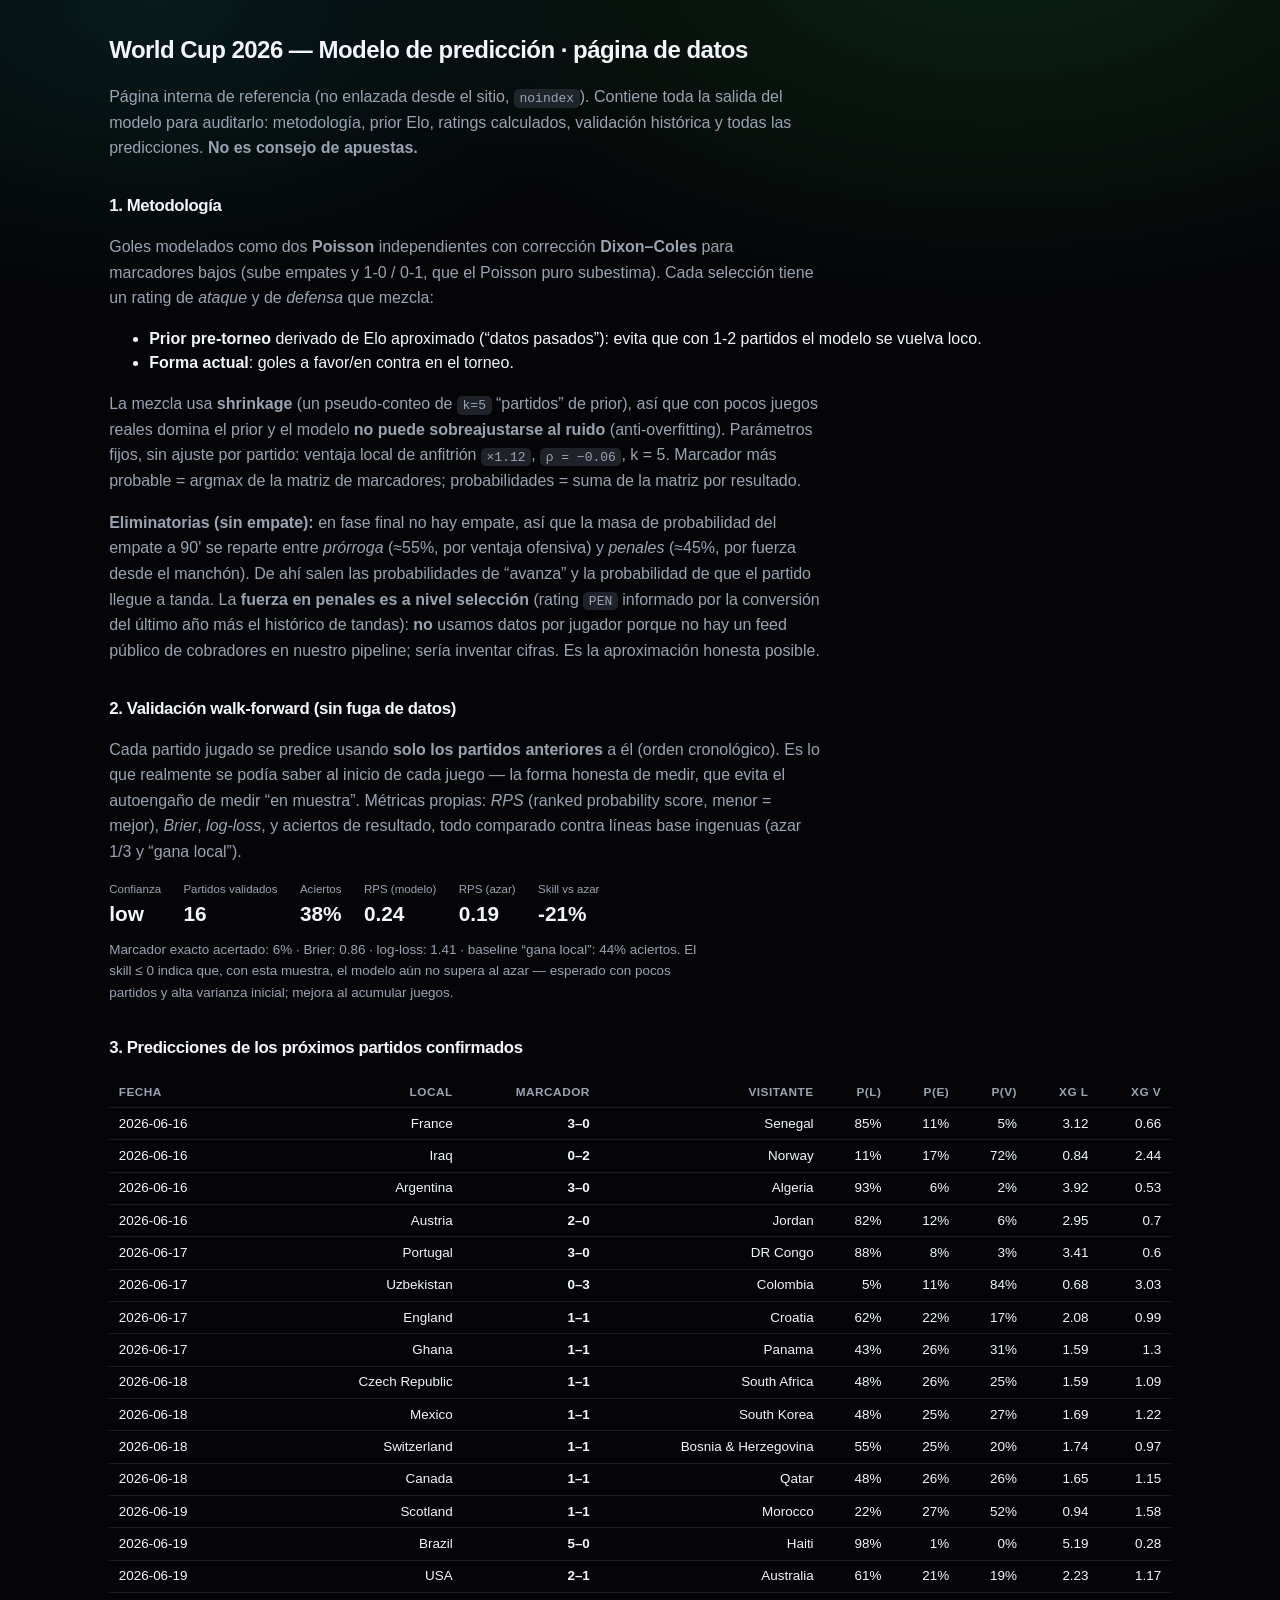
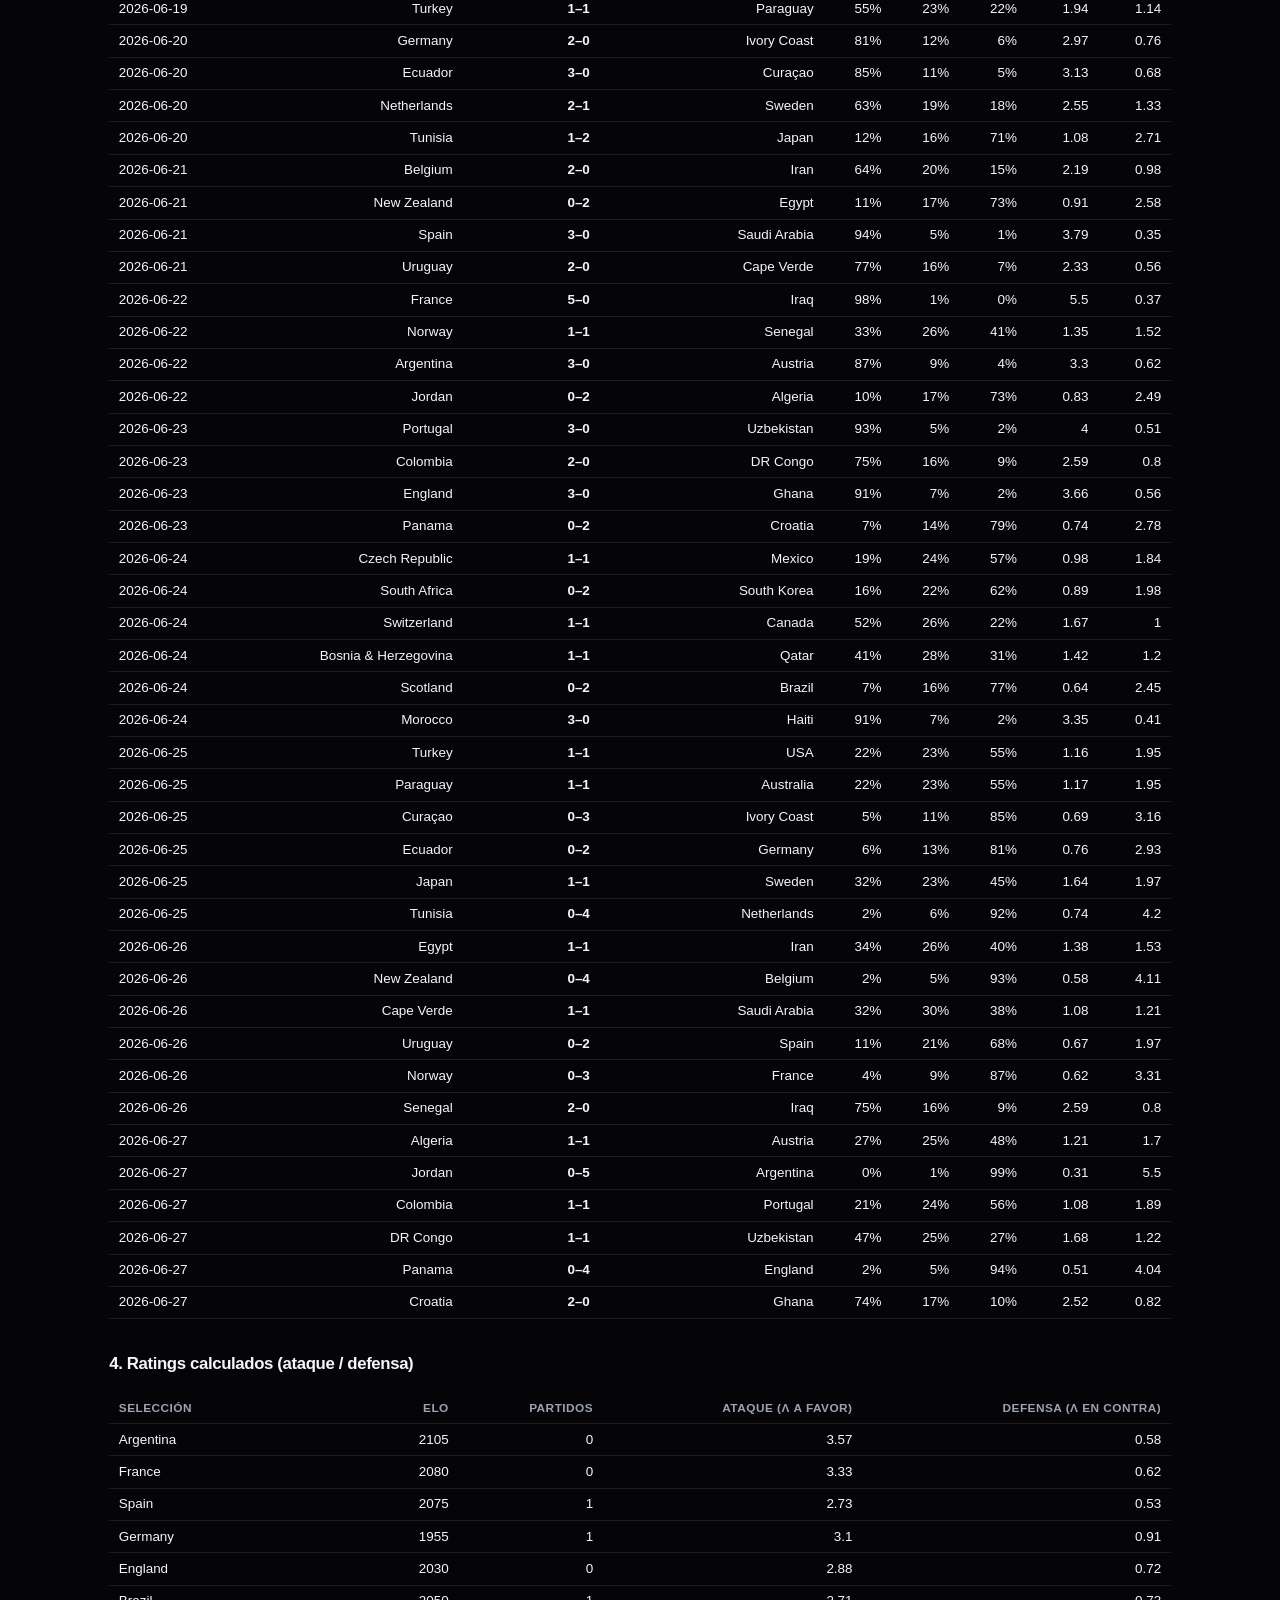
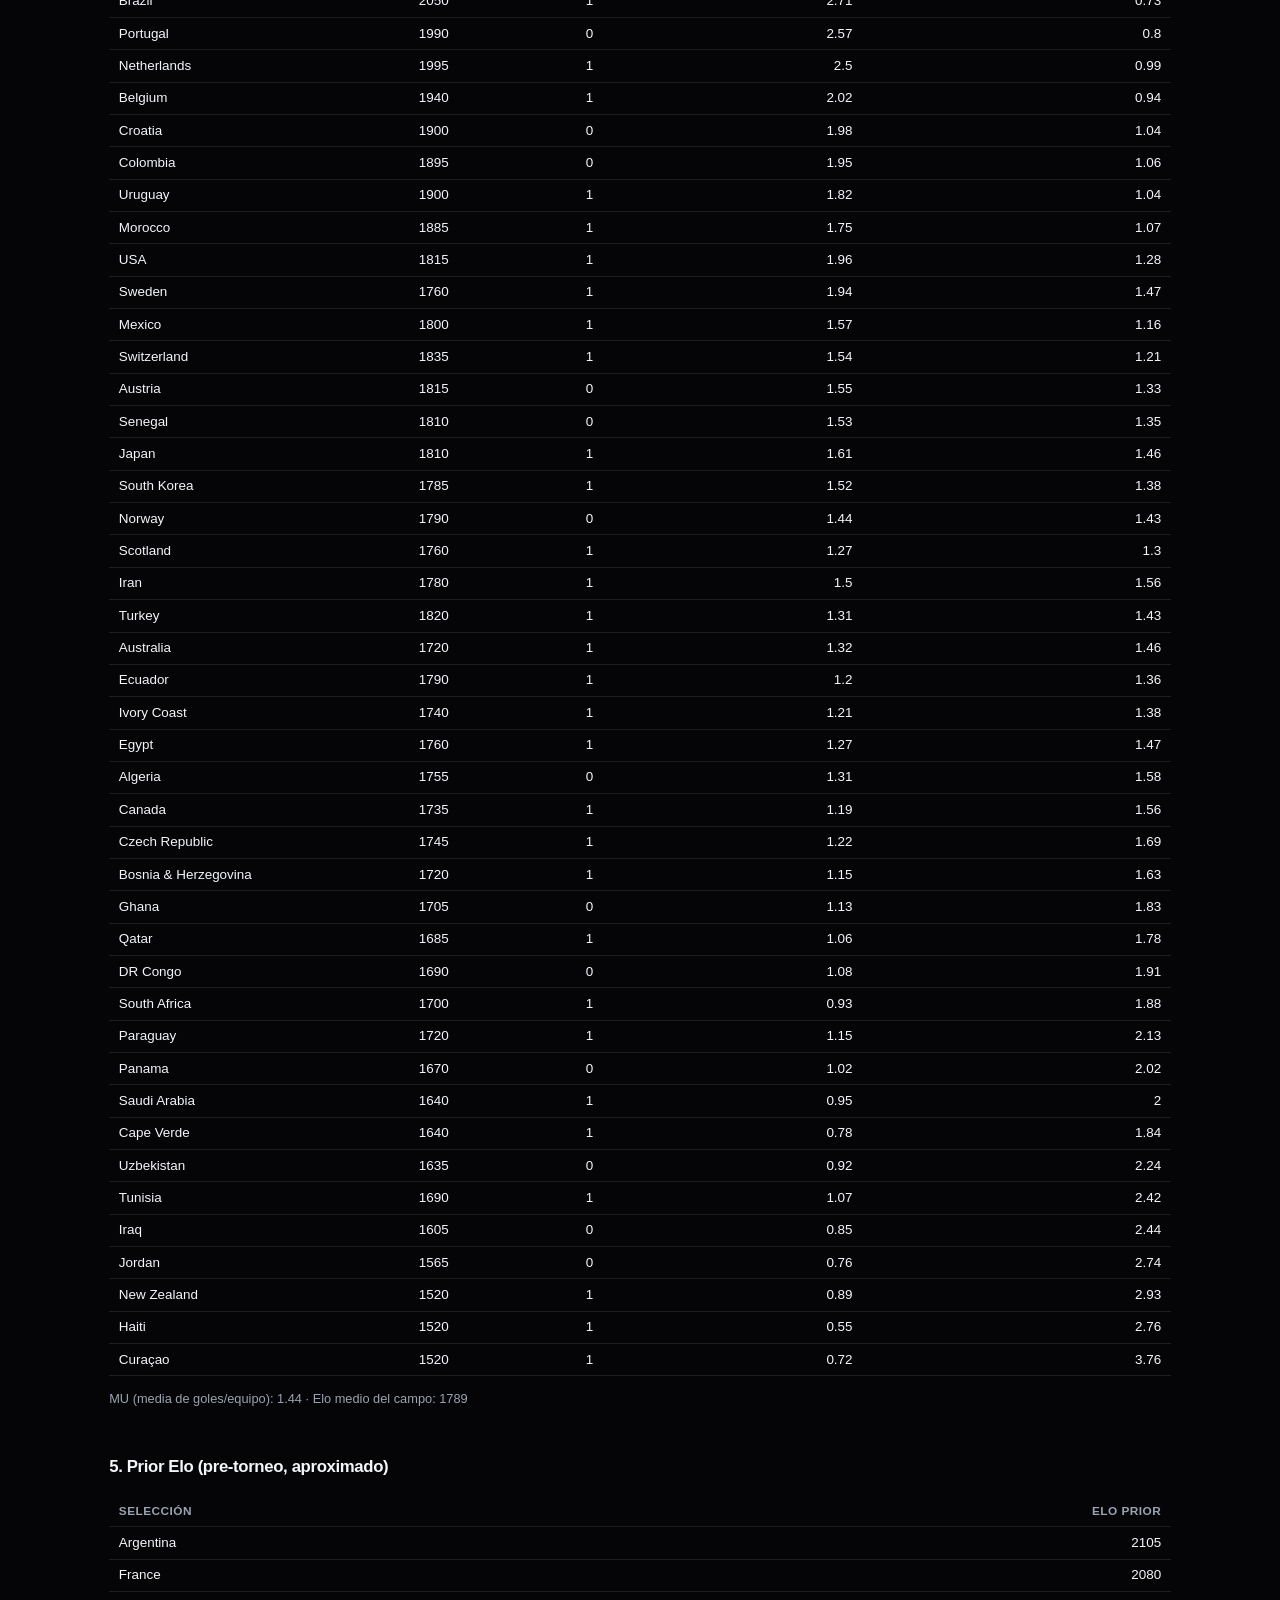
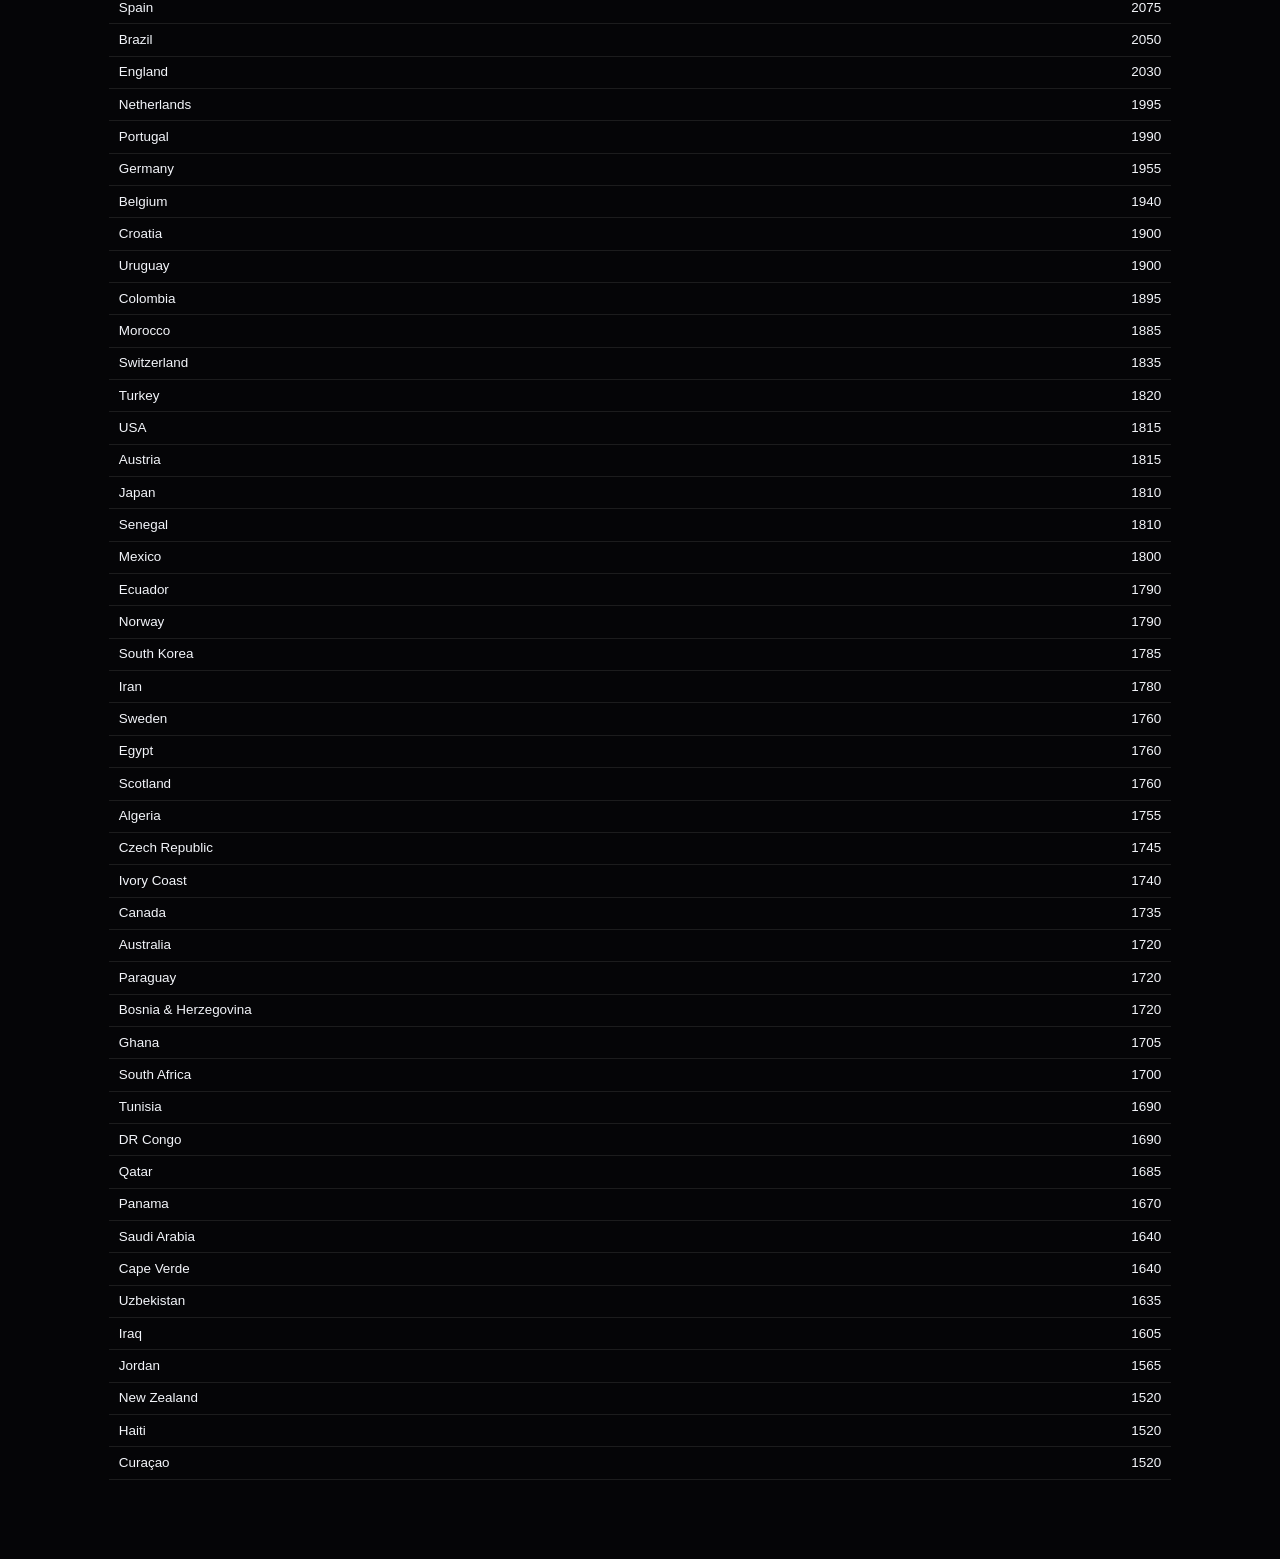
==== commit 20a75855: "VAR clickeable, predicciones de eliminatoria (sin empate + penales), tablas de clasificación - VAR: " ====
--- a/model.html
+++ b/model.html
@@ -45,6 +45,13 @@
         (anti-overfitting). Parámetros fijos, sin ajuste por partido: ventaja local de anfitrión
         <code>×1.12</code>, <code>ρ = −0.06</code>, k = 5. Marcador más probable = argmax de la matriz de
         marcadores; probabilidades = suma de la matriz por resultado.</p>
+      <p><strong>Eliminatorias (sin empate):</strong> en fase final no hay empate, así que la masa de
+        probabilidad del empate a 90' se reparte entre <em>prórroga</em> (≈55%, por ventaja ofensiva) y
+        <em>penales</em> (≈45%, por fuerza desde el manchón). De ahí salen las probabilidades de “avanza” y
+        la probabilidad de que el partido llegue a tanda. La <strong>fuerza en penales es a nivel selección</strong>
+        (rating <code>PEN</code> informado por la conversión del último año más el histórico de tandas):
+        <strong>no</strong> usamos datos por jugador porque no hay un feed público de cobradores en nuestro
+        pipeline; sería inventar cifras. Es la aproximación honesta posible.</p>
     </div>
 
     <h2>2. Validación walk-forward (sin fuga de datos)</h2>
--- a/css/styles.css
+++ b/css/styles.css
@@ -935,6 +935,40 @@
 .pred-note { color: var(--muted); font-size: 0.76rem; margin: 1.2rem 0 0; max-width: 80ch; line-height: 1.5; }
 @media (max-width: 560px) { .pred-grid { grid-template-columns: 1fr; } }
 
+/* ---- clickable VAR aggregate cards + incident modal ---- */
+.stat.agg.clickable { position: relative; cursor: pointer; }
+.stat.agg.clickable:hover { transform: translateY(-3px); border-color: var(--border-strong); box-shadow: var(--shadow-hover); }
+.var-list { display: grid; gap: 0.6rem; }
+.var-row { background: var(--surface-2); border: 1px solid var(--border); border-radius: 10px; padding: 0.6rem 0.75rem; }
+.var-top { display: flex; justify-content: space-between; gap: 0.6rem; font-size: 0.9rem; }
+.var-min { color: var(--muted); font-weight: 700; font-variant-numeric: tabular-nums; }
+.var-reason { color: var(--muted); font-size: 0.82rem; margin-top: 0.2rem; }
+
+/* ---- qualification tables ---- */
+.q-scroll { overflow-x: auto; }
+.q-table { width: 100%; border-collapse: collapse; font-size: 0.86rem; margin: 0.2rem 0 0.4rem; }
+.q-table th, .q-table td { padding: 0.45rem 0.6rem; border-bottom: 1px solid var(--border); text-align: left; white-space: nowrap; }
+.q-table thead th { color: var(--muted); font-size: 0.72rem; text-transform: uppercase; letter-spacing: 0.04em; }
+.q-table .q-g, .q-thirds-t td:nth-child(4), .q-thirds-t td:nth-child(5), .q-thirds-t td:nth-child(6),
+.q-thirds-t th:nth-child(4), .q-thirds-t th:nth-child(5), .q-thirds-t th:nth-child(6) { text-align: center; font-variant-numeric: tabular-nums; }
+.q-team { display: inline-flex; align-items: center; gap: 0.4rem; }
+.q-team .flag { width: 22px; height: 15px; border-radius: 3px; object-fit: cover; flex: 0 0 auto; }
+.q-tn { font-weight: 600; }
+.q-ok { color: var(--accent); font-weight: 800; }
+.q-pp { font-size: 0.6rem; font-weight: 700; text-transform: uppercase; color: var(--muted);
+  background: var(--surface-2); border-radius: 5px; padding: 0.05rem 0.3rem; }
+.q-thirds-t .q-rk { text-align: center; font-weight: 800; color: var(--muted); }
+.q-thirds-t .q-in .q-rk { color: var(--accent); }
+.q-thirds-t .q-out { opacity: 0.55; }
+.q-thirds-t .q-cutrow td { border-bottom: 2px dashed var(--accent); }
+.q-st { font-size: 0.64rem; font-weight: 700; text-transform: uppercase; padding: 0.1rem 0.4rem; border-radius: 6px; }
+.q-st.good { color: #06210f; background: var(--accent); }
+.q-st.bad { color: var(--muted); background: var(--surface-2); border: 1px solid var(--border); }
+
+/* ---- knockout prediction extras ---- */
+.pred-ko { color: var(--live); font-weight: 700; }
+.pred-pen { color: var(--muted); font-weight: 600; }
+
 @media (prefers-reduced-motion: reduce) {
   * { animation: none !important; transition: none !important; scroll-behavior: auto !important; }
 }
